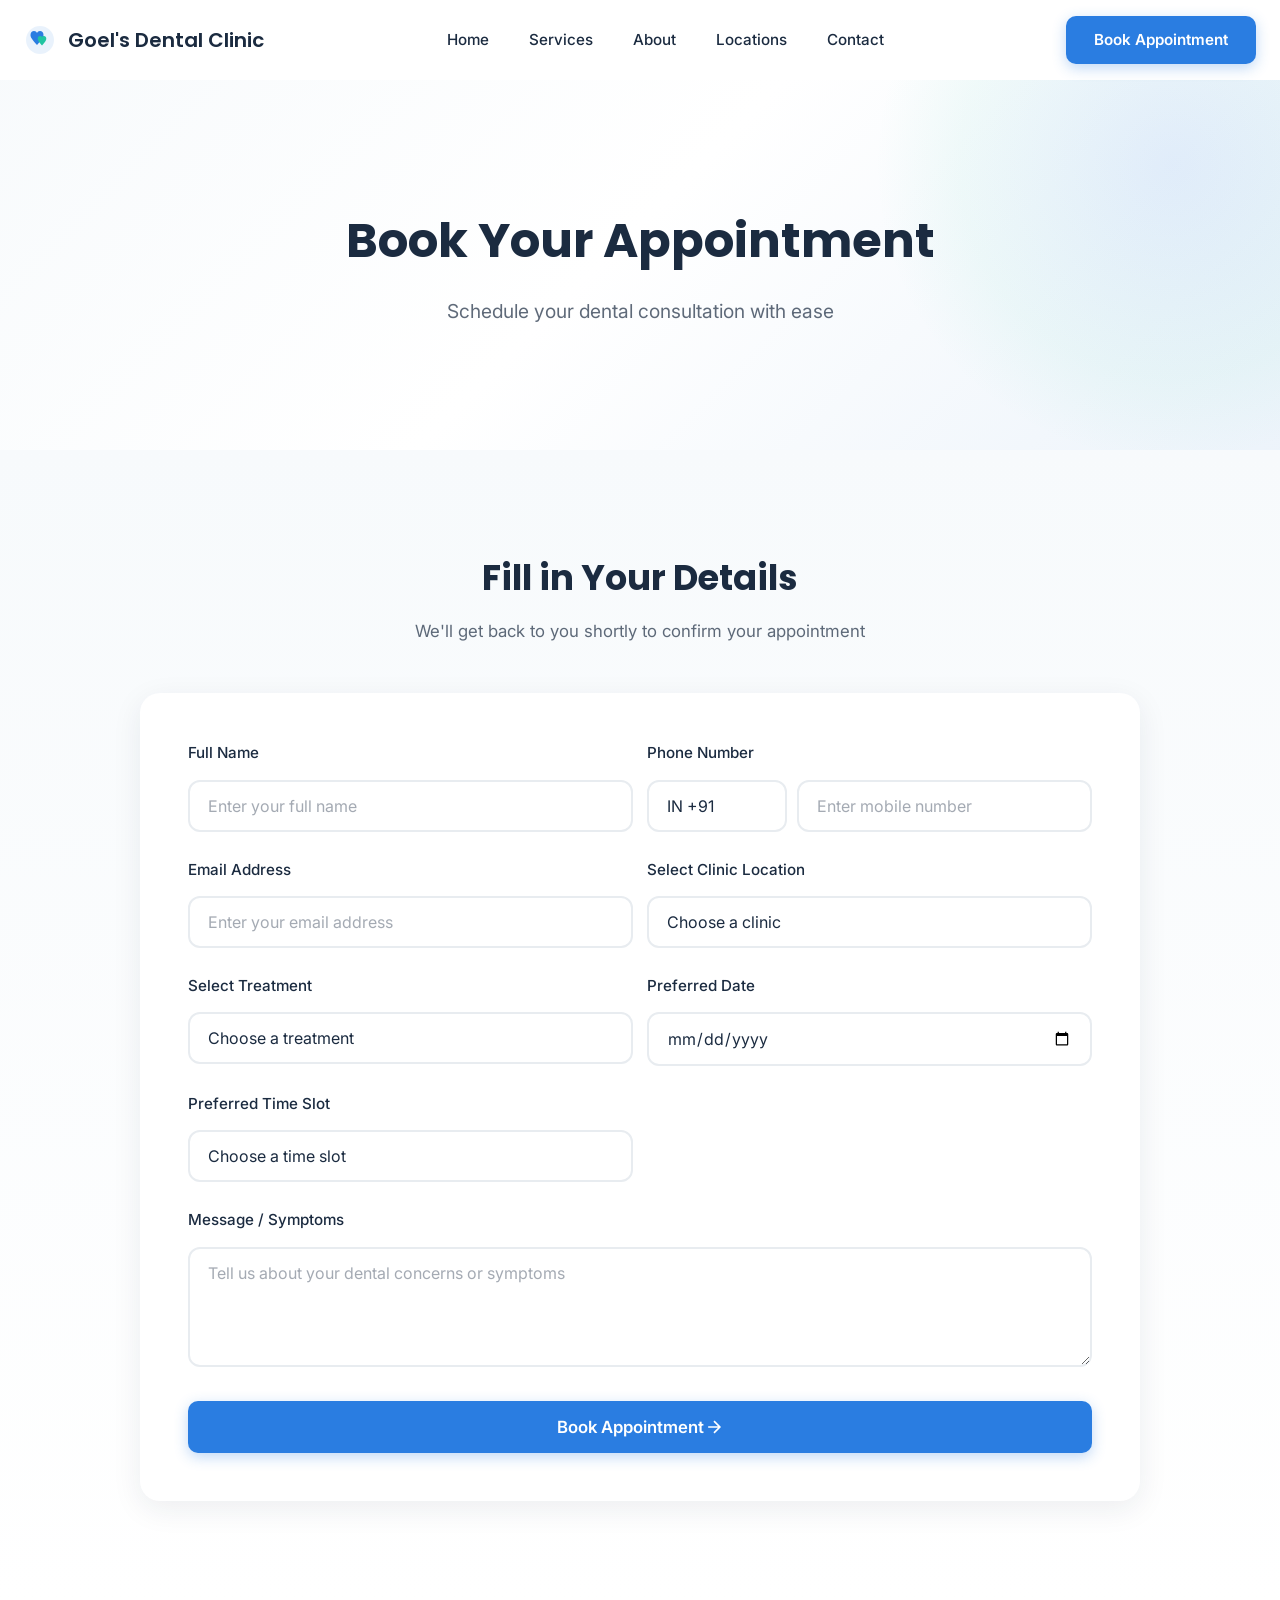
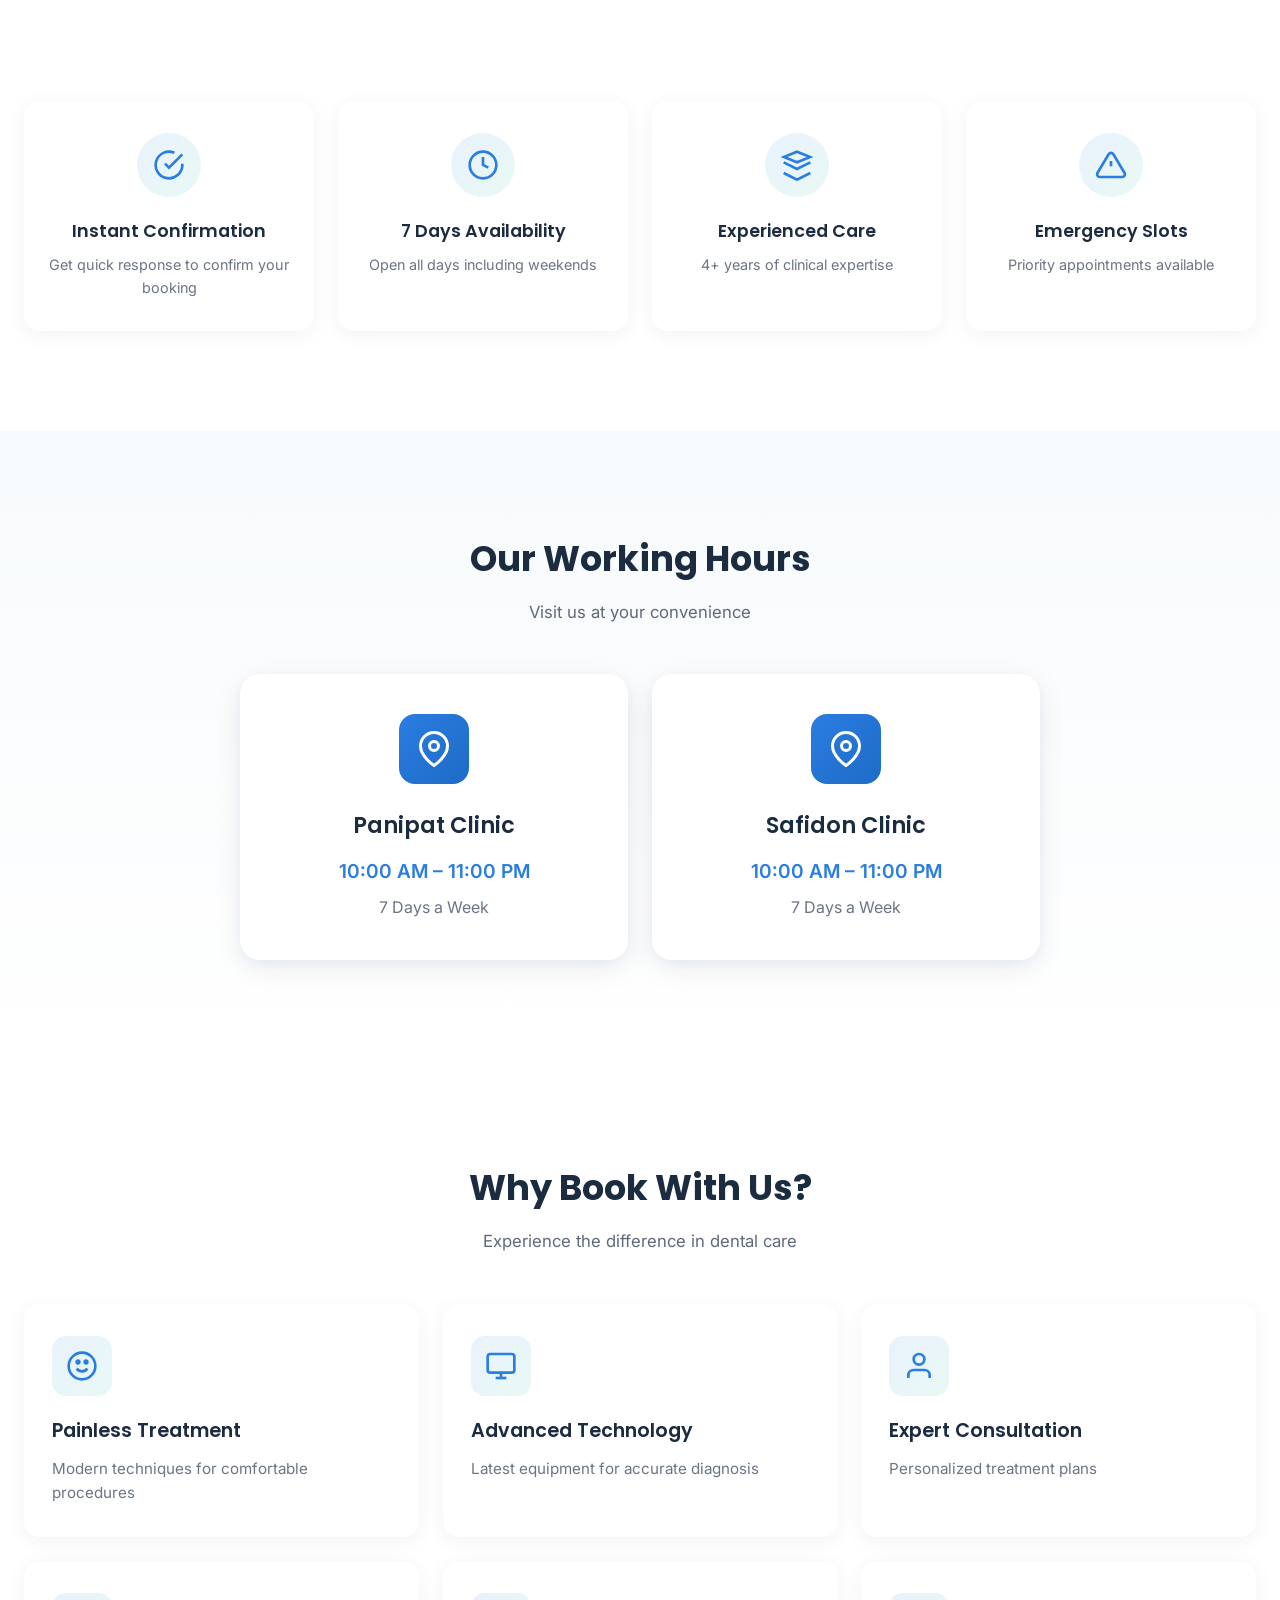
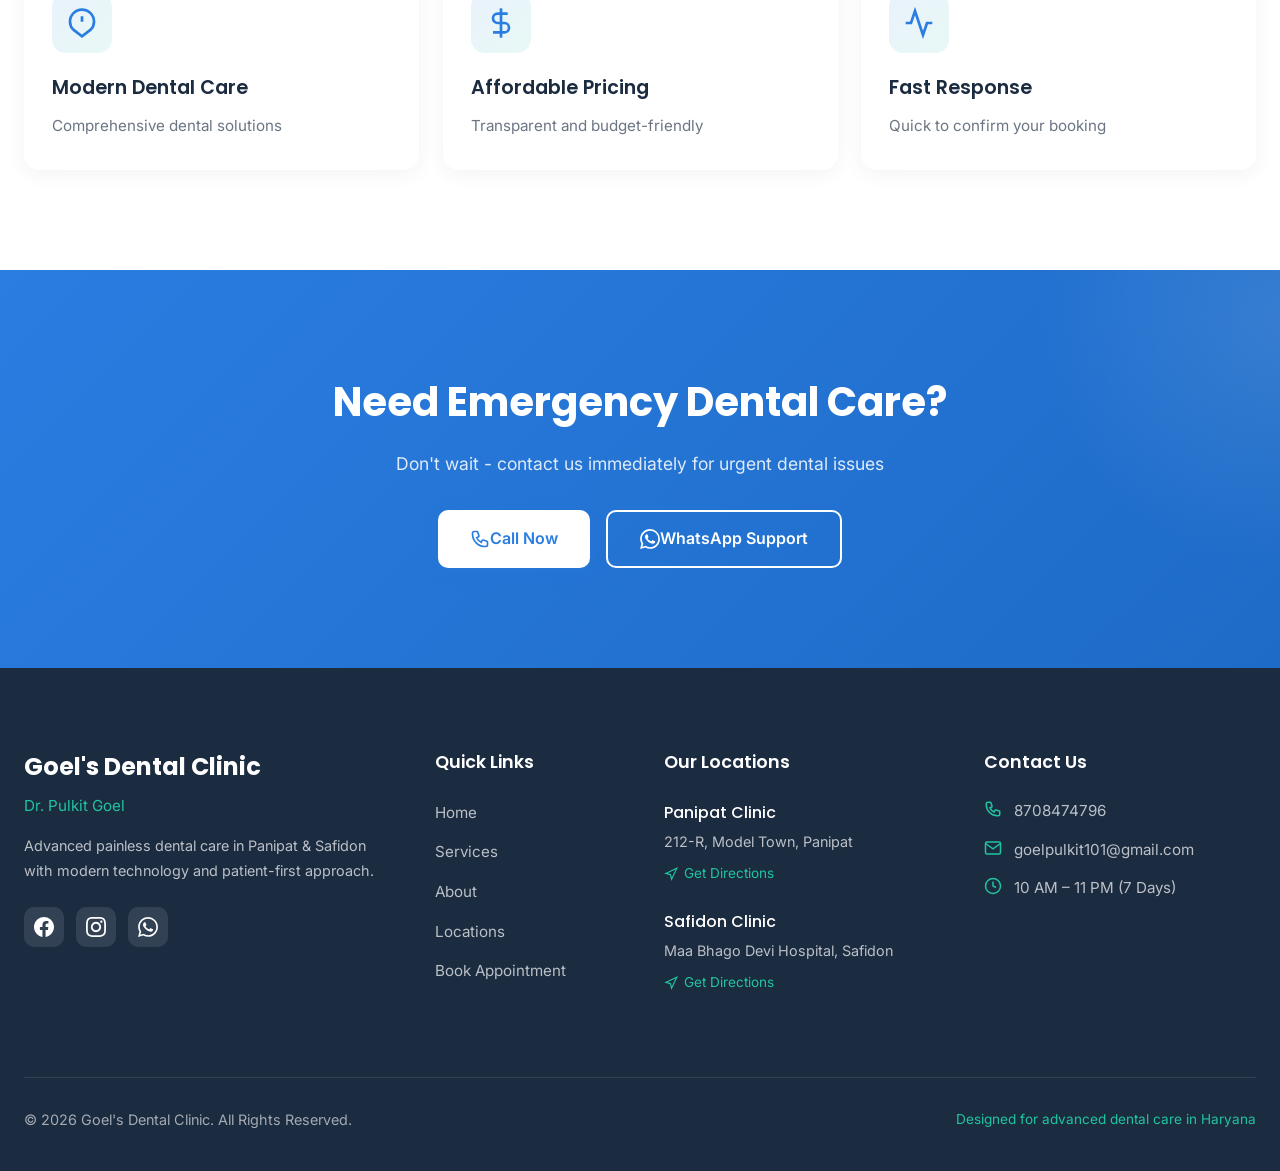
==== appointment.html @ 3c050c68 "initial commit" ====
<!DOCTYPE html>
<html lang="en">
<head>
    <meta charset="UTF-8">
    <meta name="viewport" content="width=device-width, initial-scale=1.0">
    
    <!-- SEO Meta Tags -->
    <title>Book Appointment - Goel's Dental Clinic | Panipat & Safidon</title>
    <meta name="description" content="Book your dental appointment at Goel's Dental Clinic in Panipat or Safidon. Schedule consultations for implants, RCT, cosmetic dentistry and more.">
    <meta name="keywords" content="book dental appointment, dentist Panipat, Safidon dental clinic, dental consultation booking">
    
    <!-- Canonical URL -->
    <link rel="canonical" href="https://goelsdentalclinic.com/appointment.html">
    
    <!-- Favicon -->
    <link rel="icon" type="image/png" href="components/images/logo.png">
    
    <!-- Fonts -->
    <link rel="preconnect" href="https://fonts.googleapis.com">
    <link rel="preconnect" href="https://fonts.gstatic.com" crossorigin>
    <link href="https://fonts.googleapis.com/css2?family=Inter:wght@400;500;600&family=Poppins:wght@500;600;700&display=swap" rel="stylesheet">
    
    <!-- Stylesheet -->
    <link rel="stylesheet" href="style.css">
    
    <!-- Appointment Page Specific Styles -->
    <style>
        @keyframes fadeInUp {
            from {
                opacity: 0;
                transform: translateY(20px);
            }
            to {
                opacity: 1;
                transform: translateY(0);
            }
        }

        @keyframes blobPulse {
            0%, 100% { transform: scale(1); opacity: 0.6; }
            50% { transform: scale(1.1); opacity: 0.8; }
        }
        
        /* Global SVG styling */
        svg {
            display: inline-block;
            vertical-align: middle;
            visibility: visible !important;
            opacity: 1 !important;
        }
        
        /* Button SVG styling */
        .btn svg {
            display: inline-flex;
            align-items: center;
            justify-content: center;
            flex-shrink: 0;
        }
        
        /* Footer contact-item SVG styling */
        .contact-item svg {
            display: inline-flex;
            align-items: center;
            justify-content: center;
            flex-shrink: 0;
            min-width: 18px;
            min-height: 18px;
        }

        /* ========================================
           APPOINTMENT PAGE SPECIFIC STYLES
           ======================================== */
        
        /* Page Hero Section */
        .appointment-hero {
            min-height: 50vh;
            padding-top: 80px;
            display: flex;
            align-items: center;
            background: linear-gradient(135deg, var(--background) 0%, var(--white) 50%, rgba(42, 125, 225, 0.05) 100%);
            position: relative;
            overflow: hidden;
        }
        
        .appointment-hero-blob {
            position: absolute;
            top: -30%;
            right: -15%;
            width: 600px;
            height: 600px;
            background: radial-gradient(circle, rgba(42, 125, 225, 0.1) 0%, rgba(32, 196, 161, 0.05) 50%, transparent 70%);
            border-radius: 50%;
            pointer-events: none;
            animation: blobPulse 8s ease-in-out infinite;
        }
        
        .appointment-hero-container {
            max-width: var(--container-max-width);
            margin: 0 auto;
            padding: 60px var(--container-padding);
            text-align: center;
            position: relative;
            z-index: 1;
        }
        
        .appointment-hero-title {
            font-family: 'Poppins', sans-serif;
            font-size: 3rem;
            font-weight: 700;
            color: var(--dark-text);
            margin-bottom: 16px;
            animation: fadeInUp 0.6s var(--transition-smooth) forwards;
        }
        
        .appointment-hero-subtitle {
            font-family: 'Inter', sans-serif;
            font-size: 1.2rem;
            color: rgba(27, 43, 64, 0.7);
            max-width: 600px;
            margin: 0 auto;
            animation: fadeInUp 0.6s var(--transition-smooth) 0.1s forwards;
        }
        
        /* Appointment Form Section */
        .appointment-form-section {
            background: linear-gradient(180deg, var(--background) 0%, var(--white) 100%);
        }
        
        .appointment-form-container {
            max-width: var(--container-max-width);
            margin: 0 auto;
            padding: 0 var(--container-padding);
        }
        
        .appointment-form-wrapper {
            max-width: 1000px;
            margin: 0 auto;
            background: var(--white);
            padding: 48px;
            border-radius: 20px;
            box-shadow: 0 8px 30px rgba(27, 43, 64, 0.08);
        }
        
        .appointment-form-grid {
            display: grid;
            grid-template-columns: repeat(2, 1fr);
            gap: 14px;
        }
        
        .form-group {
            display: flex;
            flex-direction: column;
            gap: 6px;
        }
        
        .form-group.full-width {
            grid-column: 1 / -1;
        }
        
        .form-label {
            font-family: 'Inter', sans-serif;
            font-size: 0.95rem;
            font-weight: 500;
            color: var(--dark-text);
        }
        
        .form-input, .form-select, .form-textarea {
            width: 100%;
            padding: 14px 18px;
            font-family: 'Inter', sans-serif;
            font-size: 1rem;
            color: var(--dark-text);
            background: var(--white);
            border: 2px solid var(--gray-light);
            border-radius: 12px;
            transition: all 0.3s var(--transition-smooth);
            outline: none;
        }
        
        .form-input:focus, .form-select:focus, .form-textarea:focus {
            border-color: var(--primary);
            box-shadow: 0 0 0 4px rgba(42, 125, 225, 0.1);
        }
        
        .form-textarea {
            min-height: 120px;
            resize: vertical;
        }
        
        .btn-full {
            width: 100%;
            margin-top: 8px;
        }
        
        /* Appointment Info Section */
        .appointment-info-section {
            background: var(--white);
        }
        
        .appointment-info-container {
            max-width: var(--container-max-width);
            margin: 0 auto;
            padding: 0 var(--container-padding);
        }
        
        .appointment-info-grid {
            display: grid;
            grid-template-columns: repeat(4, 1fr);
            gap: 24px;
        }
        
        .appointment-info-card {
            background: var(--white);
            border-radius: 16px;
            padding: 32px 24px;
            text-align: center;
            box-shadow: 0 4px 20px rgba(27, 43, 64, 0.06);
            transition: all 0.4s var(--transition-smooth);
        }
        
        .appointment-info-card:hover {
            transform: translateY(-8px);
            box-shadow: 0 12px 40px rgba(27, 43, 64, 0.12);
        }
        
        .appointment-info-icon {
            width: 64px;
            height: 64px;
            margin: 0 auto 20px;
            display: flex;
            align-items: center;
            justify-content: center;
            background: linear-gradient(135deg, rgba(42, 125, 225, 0.1) 0%, rgba(32, 196, 161, 0.1) 100%);
            border-radius: 50%;
            color: var(--primary);
            transition: all 0.3s var(--transition-smooth);
        }
        
        .appointment-info-card:hover .appointment-info-icon {
            background: var(--primary);
            color: var(--white);
            transform: scale(1.1);
        }
        
        .appointment-info-title {
            font-family: 'Poppins', sans-serif;
            font-size: 1.1rem;
            font-weight: 600;
            color: var(--dark-text);
            margin-bottom: 8px;
        }
        
        .appointment-info-desc {
            font-family: 'Inter', sans-serif;
            font-size: 0.9rem;
            color: rgba(27, 43, 64, 0.65);
            line-height: 1.6;
        }
        
        /* Working Hours Section */
        .working-hours-section {
            background: linear-gradient(180deg, var(--background) 0%, var(--white) 100%);
        }
        
        .working-hours-container {
            max-width: var(--container-max-width);
            margin: 0 auto;
            padding: 0 var(--container-padding);
        }
        
        .working-hours-grid {
            display: grid;
            grid-template-columns: repeat(2, 1fr);
            gap: 24px;
            max-width: 800px;
            margin: 0 auto;
        }
        
        .working-hours-card {
            background: var(--white);
            border-radius: 20px;
            padding: 40px 32px;
            text-align: center;
            box-shadow: 0 8px 30px rgba(27, 43, 64, 0.08), 0 4px 12px rgba(42, 125, 225, 0.06);
            transition: all 0.4s var(--transition-smooth);
        }
        
        .working-hours-card:hover {
            transform: translateY(-8px);
            box-shadow: 0 15px 40px rgba(27, 43, 64, 0.12), 0 6px 20px rgba(42, 125, 225, 0.1);
        }
        
        .working-hours-icon {
            width: 70px;
            height: 70px;
            margin: 0 auto 24px;
            display: flex;
            align-items: center;
            justify-content: center;
            background: linear-gradient(135deg, var(--primary) 0%, var(--primary-dark) 100%);
            border-radius: 16px;
            color: var(--white);
        }
        
        .working-hours-clinic {
            font-family: 'Poppins', sans-serif;
            font-size: 1.4rem;
            font-weight: 600;
            color: var(--dark-text);
            margin-bottom: 12px;
        }
        
        .working-hours-time {
            font-family: 'Inter', sans-serif;
            font-size: 1.2rem;
            font-weight: 600;
            color: var(--primary);
            margin-bottom: 8px;
        }
        
        .working-hours-days {
            font-family: 'Inter', sans-serif;
            font-size: 1rem;
            color: rgba(27, 43, 64, 0.65);
        }
        
        /* Why Book With Us Section */
        .why-book-section {
            background: var(--white);
        }
        
        .why-book-container {
            max-width: var(--container-max-width);
            margin: 0 auto;
            padding: 0 var(--container-padding);
        }
        
        .why-book-grid {
            display: grid;
            grid-template-columns: repeat(3, 1fr);
            gap: 24px;
        }
        
        .why-book-card {
            background: var(--white);
            border-radius: 16px;
            padding: 32px 28px;
            box-shadow: 0 4px 20px rgba(27, 43, 64, 0.06);
            transition: all 0.4s var(--transition-smooth);
        }
        
        .why-book-card:hover {
            transform: translateY(-8px);
            box-shadow: 0 12px 40px rgba(27, 43, 64, 0.12);
        }
        
        .why-book-icon {
            width: 60px;
            height: 60px;
            margin-bottom: 20px;
            display: flex;
            align-items: center;
            justify-content: center;
            background: linear-gradient(135deg, rgba(42, 125, 225, 0.1) 0%, rgba(32, 196, 161, 0.1) 100%);
            border-radius: 14px;
            color: var(--primary);
            transition: all 0.3s var(--transition-smooth);
        }
        
        .why-book-card:hover .why-book-icon {
            background: var(--primary);
            color: var(--white);
            transform: scale(1.1);
        }
        
        .why-book-title {
            font-family: 'Poppins', sans-serif;
            font-size: 1.2rem;
            font-weight: 600;
            color: var(--dark-text);
            margin-bottom: 10px;
        }
        
        .why-book-desc {
            font-family: 'Inter', sans-serif;
            font-size: 0.95rem;
            color: rgba(27, 43, 64, 0.65);
            line-height: 1.6;
        }
        
        /* Emergency CTA Section */
        .emergency-cta-section {
            background: linear-gradient(135deg, var(--primary) 0%, var(--primary-dark) 100%);
            position: relative;
            overflow: hidden;
        }
        
        .emergency-cta-blob {
            position: absolute;
            top: -50%;
            right: -20%;
            width: 500px;
            height: 500px;
            background: radial-gradient(circle, rgba(255, 255, 255, 0.1) 0%, transparent 70%);
            border-radius: 50%;
            animation: blobPulse 10s ease-in-out infinite;
        }
        
        .emergency-cta-container {
            max-width: var(--container-max-width);
            margin: 0 auto;
            padding: 0 var(--container-padding);
            text-align: center;
            position: relative;
            z-index: 1;
        }
        
        .emergency-cta-title {
            font-family: 'Poppins', sans-serif;
            font-size: 2.5rem;
            font-weight: 700;
            color: var(--white);
            margin-bottom: 16px;
        }
        
        .emergency-cta-text {
            font-family: 'Inter', sans-serif;
            font-size: 1.1rem;
            color: rgba(255, 255, 255, 0.85);
            margin-bottom: 32px;
        }
        
        .emergency-cta-buttons {
            display: flex;
            gap: 16px;
            justify-content: center;
            flex-wrap: wrap;
        }
        
        .emergency-cta-buttons .btn {
            padding: 14px 32px;
            font-size: 1rem;
        }
        
        .emergency-cta-buttons .btn-primary {
            background: var(--white);
            color: var(--primary);
        }
        
        .emergency-cta-buttons .btn-primary:hover {
            background: var(--background);
            transform: scale(1.05);
        }
        
        .emergency-cta-buttons .btn-secondary {
            background: transparent;
            color: var(--white);
            border-color: var(--white);
        }
        
        .emergency-cta-buttons .btn-secondary:hover {
            background: var(--white);
            color: var(--primary);
            transform: scale(1.05);
        }
        
        /* Section Header */
        .section-header {
            text-align: center;
            margin-bottom: 48px;
        }
        
        .section-title {
            font-family: 'Poppins', sans-serif;
            font-size: 2.2rem;
            font-weight: 700;
            color: var(--dark-text);
            margin-bottom: 12px;
        }
        
        .section-subtitle {
            font-family: 'Inter', sans-serif;
            font-size: 1.05rem;
            color: rgba(27, 43, 64, 0.7);
            max-width: 600px;
            margin: 0 auto;
        }
        
        /* ========================================
           RESPONSIVE STYLES
           ======================================== */
        @media (max-width: 1024px) {
            .appointment-info-grid {
                grid-template-columns: repeat(2, 1fr);
            }
            
            .why-book-grid {
                grid-template-columns: repeat(2, 1fr);
            }
        }
        
        @media (max-width: 768px) {
            .appointment-hero-title {
                font-size: 2rem;
            }
            
            .appointment-hero-subtitle {
                font-size: 1rem;
            }
            
            .appointment-form-grid {
                grid-template-columns: 1fr;
            }
            
            .appointment-form-wrapper {
                padding: 32px 24px;
            }
            
            .working-hours-grid {
                grid-template-columns: 1fr;
            }
            
            .appointment-info-grid {
                grid-template-columns: 1fr;
            }
            
            .why-book-grid {
                grid-template-columns: 1fr;
            }
            
            .emergency-cta-title {
                font-size: 1.8rem;
            }
            
            .emergency-cta-buttons {
                flex-direction: column;
            }
            
            .emergency-cta-buttons .btn {
                width: 100%;
            }
        }
    </style>
</head>
<body>
    <!-- Navbar (Reusable Component) -->
    <div id="navbar"></div>

    <!-- ========================================
         HERO SECTION
         ======================================== -->
    <section class="appointment-hero" id="hero">
        <div class="appointment-hero-blob"></div>
        <div class="appointment-hero-container">
            <h1 class="appointment-hero-title">Book Your Appointment</h1>
            <p class="appointment-hero-subtitle">Schedule your dental consultation with ease</p>
        </div>
    </section>

    <!-- ========================================
         APPOINTMENT FORM SECTION
         ======================================== -->
    <section class="appointment-form-section section-spacing" id="appointment-form">
        <div class="appointment-form-container">
            <div class="section-header">
                <h2 class="section-title">Fill in Your Details</h2>
                <p class="section-subtitle">We'll get back to you shortly to confirm your appointment</p>
            </div>
            
            <div class="appointment-form-wrapper">
                <form id="bookingForm" class="js-appointment-form" data-form-type="appointment-page" novalidate>
                    <div class="appointment-form-grid">
                        <div class="form-group">
                            <label for="fullName" class="form-label">Full Name</label>
                            <input type="text" id="fullName" name="fullName" class="form-input" placeholder="Enter your full name" required>
                            <div class="field-error" data-error-for="fullName"></div>
                        </div>
                        
                        <div class="form-group">
                            <label for="phone" class="form-label">Phone Number</label>
                            <div class="phone-input-group">
                                <select id="countryCode" name="countryCode" class="form-select country-code-select" required>
                                    <option value="+91" data-country="IN" selected>IN +91</option>
                                    <option value="+1" data-country="US">US +1</option>
                                    <option value="+44" data-country="GB">UK +44</option>
                                    <option value="+971" data-country="AE">UAE +971</option>
                                    <option value="+61" data-country="AU">AU +61</option>
                                    <option value="+1" data-country="CA">CA +1</option>
                                </select>
                                <input type="tel" id="phone" name="phone" class="form-input phone-number-input" placeholder="Enter mobile number" inputmode="numeric" autocomplete="tel-national" required>
                            </div>
                            <div class="field-error" data-error-for="phone"></div>
                        </div>
                        
                        <div class="form-group">
                            <label for="email" class="form-label">Email Address</label>
                            <input type="email" id="email" name="email" class="form-input" placeholder="Enter your email address" required>
                            <div class="field-error" data-error-for="email"></div>
                        </div>
                        
                        <div class="form-group">
                            <label for="clinicLocation" class="form-label">Select Clinic Location</label>
                            <select id="clinicLocation" name="clinicLocation" class="form-select" required>
                                <option value="">Choose a clinic</option>
                                <option value="panipat">Panipat Clinic</option>
                                <option value="safidon">Safidon Clinic</option>
                            </select>
                            <div class="field-error" data-error-for="clinicLocation"></div>
                        </div>
                        
                        <div class="form-group">
                            <label for="treatment" class="form-label">Select Treatment</label>
                            <select id="treatment" name="treatment" class="form-select" required>
                                <option value="">Choose a treatment</option>
                                <option value="implants">Dental Implants</option>
                                <option value="rct">Root Canal Treatment</option>
                                <option value="smile-design">Smile Designing</option>
                                <option value="whitening">Teeth Whitening</option>
                                <option value="braces">Braces & Aligners</option>
                                <option value="crown-bridge">Crown & Bridge</option>
                                <option value="pediatric">Pediatric Dentistry</option>
                                <option value="cosmetic">Cosmetic Dentistry</option>
                                <option value="emergency">Emergency Dental Care</option>
                            </select>
                            <div class="field-error" data-error-for="treatment"></div>
                        </div>
                        
                        <div class="form-group">
                            <label for="date" class="form-label">Preferred Date</label>
                            <input type="date" id="date" name="date" class="form-input" required>
                            <div class="field-error" data-error-for="date"></div>
                        </div>
                        
                        <div class="form-group">
                            <label for="timeSlot" class="form-label">Preferred Time Slot</label>
                            <select id="timeSlot" name="timeSlot" class="form-select" required>
                                <option value="">Choose a time slot</option>
                                <option value="morning">Morning (10 AM - 1 PM)</option>
                                <option value="afternoon">Afternoon (1 PM - 5 PM)</option>
                                <option value="evening">Evening (5 PM - 11 PM)</option>
                            </select>
                            <div class="field-error" data-error-for="timeSlot"></div>
                        </div>
                        
                        <div class="form-group full-width">
                            <label for="message" class="form-label">Message / Symptoms</label>
                            <textarea id="message" name="message" class="form-textarea" rows="4" placeholder="Tell us about your dental concerns or symptoms"></textarea>
                            <div class="field-error" data-error-for="message"></div>
                        </div>
                        
                        <input type="hidden" name="doctorEmail" value="sharmaaakash7475@gmail.com">

                        <div class="form-group full-width">
                            <button type="submit" class="btn btn-primary btn-full">
                                <span>Book Appointment</span>
                                <svg width="20" height="20" viewBox="0 0 24 24" fill="none" stroke="currentColor" stroke-width="2">
                                    <path d="M5 12h14M12 5l7 7-7 7"/>
                                </svg>
                            </button>
                            <div class="form-status-message" role="status" aria-live="polite"></div>
                        </div>
                    </div>
                </form>
            </div>
        </div>
    </section>

    <!-- ========================================
         APPOINTMENT INFO SECTION
         ======================================== -->
    <section class="appointment-info-section section-spacing" id="appointment-info">
        <div class="appointment-info-container">
            <div class="appointment-info-grid">
                <!-- Instant Confirmation -->
                <div class="appointment-info-card">
                    <div class="appointment-info-icon">
                        <svg width="32" height="32" viewBox="0 0 24 24" fill="none" stroke="currentColor" stroke-width="2">
                            <path d="M22 11.08V12a10 10 0 1 1-5.93-9.14"/>
                            <polyline points="22 4 12 14.01 9 11.01"/>
                        </svg>
                    </div>
                    <h3 class="appointment-info-title">Instant Confirmation</h3>
                    <p class="appointment-info-desc">Get quick response to confirm your booking</p>
                </div>
                
                <!-- 7 Days Availability -->
                <div class="appointment-info-card">
                    <div class="appointment-info-icon">
                        <svg width="32" height="32" viewBox="0 0 24 24" fill="none" stroke="currentColor" stroke-width="2">
                            <circle cx="12" cy="12" r="10"/>
                            <polyline points="12 6 12 12 16 14"/>
                        </svg>
                    </div>
                    <h3 class="appointment-info-title">7 Days Availability</h3>
                    <p class="appointment-info-desc">Open all days including weekends</p>
                </div>
                
                <!-- Experienced Dental Care -->
                <div class="appointment-info-card">
                    <div class="appointment-info-icon">
                        <svg width="32" height="32" viewBox="0 0 24 24" fill="none" stroke="currentColor" stroke-width="2">
                            <path d="M12 2l10 4-10 4-10-4z"/>
                            <path d="M2 10l10 5 10-5"/>
                            <path d="M2 18l10 5 10-5"/>
                        </svg>
                    </div>
                    <h3 class="appointment-info-title">Experienced Care</h3>
                    <p class="appointment-info-desc">4+ years of clinical expertise</p>
                </div>
                
                <!-- Emergency Appointment -->
                <div class="appointment-info-card">
                    <div class="appointment-info-icon">
                        <svg width="32" height="32" viewBox="0 0 24 24" fill="none" stroke="currentColor" stroke-width="2">
                            <path d="M12 9v4"/>
                            <path d="M12 17h.01"/>
                            <path d="M10.29 3.86L1.82 18a2 2 0 0 0 1.71 3h16.94a2 2 0 0 0 1.71-3L13.71 3.86a2 2 0 0 0-3.42 0z"/>
                        </svg>
                    </div>
                    <h3 class="appointment-info-title">Emergency Slots</h3>
                    <p class="appointment-info-desc">Priority appointments available</p>
                </div>
            </div>
        </div>
    </section>

    <!-- ========================================
         WORKING HOURS SECTION
         ======================================== -->
    <section class="working-hours-section section-spacing" id="working-hours">
        <div class="working-hours-container">
            <div class="section-header">
                <h2 class="section-title">Our Working Hours</h2>
                <p class="section-subtitle">Visit us at your convenience</p>
            </div>
            
            <div class="working-hours-grid">
                <!-- Panipat Clinic -->
                <div class="working-hours-card">
                    <div class="working-hours-icon">
                        <svg width="36" height="36" viewBox="0 0 24 24" fill="none" stroke="currentColor" stroke-width="2">
                            <path d="M21 10c0 7-9 13-9 13s-9-6-9-13a9 9 0 0 1 18 0z"/>
                            <circle cx="12" cy="10" r="3"/>
                        </svg>
                    </div>
                    <h3 class="working-hours-clinic">Panipat Clinic</h3>
                    <p class="working-hours-time">10:00 AM – 11:00 PM</p>
                    <p class="working-hours-days">7 Days a Week</p>
                </div>
                
                <!-- Safidon Clinic -->
                <div class="working-hours-card">
                    <div class="working-hours-icon">
                        <svg width="36" height="36" viewBox="0 0 24 24" fill="none" stroke="currentColor" stroke-width="2">
                            <path d="M21 10c0 7-9 13-9 13s-9-6-9-13a9 9 0 0 1 18 0z"/>
                            <circle cx="12" cy="10" r="3"/>
                        </svg>
                    </div>
                    <h3 class="working-hours-clinic">Safidon Clinic</h3>
                    <p class="working-hours-time">10:00 AM – 11:00 PM</p>
                    <p class="working-hours-days">7 Days a Week</p>
                </div>
            </div>
        </div>
    </section>

    <!-- ========================================
         WHY BOOK WITH US SECTION
         ======================================== -->
    <section class="why-book-section section-spacing" id="why-book">
        <div class="why-book-container">
            <div class="section-header">
                <h2 class="section-title">Why Book With Us?</h2>
                <p class="section-subtitle">Experience the difference in dental care</p>
            </div>
            
            <div class="why-book-grid">
                <!-- Painless Treatment -->
                <div class="why-book-card">
                    <div class="why-book-icon">
                        <svg width="32" height="32" viewBox="0 0 24 24" fill="none" stroke="currentColor" stroke-width="2">
                            <circle cx="12" cy="12" r="10"/>
                            <path d="M8 14s1.5 2 4 2 4-2 4-2"/>
                            <circle cx="9" cy="9" r="1"/>
                            <circle cx="15" cy="9" r="1"/>
                        </svg>
                    </div>
                    <h3 class="why-book-title">Painless Treatment</h3>
                    <p class="why-book-desc">Modern techniques for comfortable procedures</p>
                </div>
                
                <!-- Advanced Technology -->
                <div class="why-book-card">
                    <div class="why-book-icon">
                        <svg width="32" height="32" viewBox="0 0 24 24" fill="none" stroke="currentColor" stroke-width="2">
                            <rect x="2" y="3" width="20" height="14" rx="2" ry="2"/>
                            <line x1="8" y1="21" x2="16" y2="21"/>
                            <line x1="12" y1="17" x2="12" y2="21"/>
                        </svg>
                    </div>
                    <h3 class="why-book-title">Advanced Technology</h3>
                    <p class="why-book-desc">Latest equipment for accurate diagnosis</p>
                </div>
                
                <!-- Expert Consultation -->
                <div class="why-book-card">
                    <div class="why-book-icon">
                        <svg width="32" height="32" viewBox="0 0 24 24" fill="none" stroke="currentColor" stroke-width="2">
                            <path d="M20 21v-2a4 4 0 0 0-4-4H8a4 4 0 0 0-4 4v2"/>
                            <circle cx="12" cy="7" r="4"/>
                        </svg>
                    </div>
                    <h3 class="why-book-title">Expert Consultation</h3>
                    <p class="why-book-desc">Personalized treatment plans</p>
                </div>
                
                <!-- Modern Dental Care -->
                <div class="why-book-card">
                    <div class="why-book-icon">
                        <svg width="32" height="32" viewBox="0 0 24 24" fill="none" stroke="currentColor" stroke-width="2">
                            <path d="M12 2C7 2 3 6 3 11c0 2.5 1 4.5 2.5 6L12 22l6.5-5c1.5-1.5 2.5-3.5 2.5-6 0-5-4-9-9-9z"/>
                            <path d="M12 7v4M12 15h.01"/>
                        </svg>
                    </div>
                    <h3 class="why-book-title">Modern Dental Care</h3>
                    <p class="why-book-desc">Comprehensive dental solutions</p>
                </div>
                
                <!-- Affordable Pricing -->
                <div class="why-book-card">
                    <div class="why-book-icon">
                        <svg width="32" height="32" viewBox="0 0 24 24" fill="none" stroke="currentColor" stroke-width="2">
                            <line x1="12" y1="1" x2="12" y2="23"/>
                            <path d="M17 5H9.5a3.5 3.5 0 0 0 0 7h5a3.5 3.5 0 0 1 0 7H6"/>
                        </svg>
                    </div>
                    <h3 class="why-book-title">Affordable Pricing</h3>
                    <p class="why-book-desc">Transparent and budget-friendly</p>
                </div>
                
                <!-- Fast Response -->
                <div class="why-book-card">
                    <div class="why-book-icon">
                        <svg width="32" height="32" viewBox="0 0 24 24" fill="none" stroke="currentColor" stroke-width="2">
                            <path d="M22 12h-4l-3 9L9 3l-3 9H2"/>
                        </svg>
                    </div>
                    <h3 class="why-book-title">Fast Response</h3>
                    <p class="why-book-desc">Quick to confirm your booking</p>
                </div>
            </div>
        </div>
    </section>

    <!-- ========================================
         EMERGENCY CTA SECTION
         ======================================== -->
    <section class="emergency-cta-section section-spacing" id="emergency">
        <div class="emergency-cta-blob"></div>
        <div class="emergency-cta-container">
            <h2 class="emergency-cta-title">Need Emergency Dental Care?</h2>
            <p class="emergency-cta-text">Don't wait - contact us immediately for urgent dental issues</p>
            <div class="emergency-cta-buttons">
                <a href="tel:8708474796" class="btn btn-primary">
                    <svg width="20" height="20" viewBox="0 0 24 24" fill="none" stroke="currentColor" stroke-width="2">
                        <path d="M3 5a2 2 0 012-2h3.28a1 1 0 01.948.684l1.498 4.493a1 1 0 01-.502 1.21l-2.257 1.13a11.042 11.042 0 005.516 5.516l1.13-2.257a1 1 0 011.21-.502l4.493 1.498a1 1 0 01.684.949V19a2 2 0 01-2 2h-1C9.716 21 3 14.284 3 6V5z"/>
                    </svg>
                    <span>Call Now</span>
                </a>
                <a href="https://wa.me/918708474796" target="_blank" class="btn btn-secondary">
                    <svg width="20" height="20" viewBox="0 0 24 24" fill="currentColor">
                        <path d="M17.472 14.382c-.297-.149-1.758-.867-2.03-.967-.273-.099-.471-.148-.67.15-.197.297-.767.966-.94 1.164-.173.199-.347.223-.644.075-.297-.15-1.255-.463-2.39-1.475-.883-.788-1.48-1.761-1.653-2.059-.173-.297-.018-.458.13-.606.134-.133.298-.347.446-.52.149-.174.198-.298.298-.497.099-.198.05-.371-.025-.52-.075-.149-.669-1.612-.916-2.207-.242-.579-.487-.5-.669-.51-.173-.008-.371-.01-.57-.01-.198 0-.52.074-.792.372-.272.297-1.04 1.016-1.04 2.479 0 1.462 1.065 2.875 1.213 3.074.149.198 2.096 3.2 5.077 4.487.709.306 1.262.489 1.694.625.712.227 1.36.195 1.871.118.571-.085 1.758-.719 2.006-1.413.248-.694.248-1.289.173-1.413-.074-.124-.272-.198-.57-.347m-5.421 7.403h-.004a9.87 9.87 0 01-5.031-1.378l-.361-.214-3.741.982.998-3.648-.235-.374a9.86 9.86 0 01-1.51-5.26c.001-5.45 4.436-9.884 9.888-9.884 2.64 0 5.122 1.03 6.988 2.898a9.825 9.825 0 012.893 6.994c-.003 5.45-4.437 9.884-9.885 9.884m8.413-18.297A11.815 11.815 0 0012.05 0C5.495 0 .16 5.335.157 11.892c0 2.096.547 4.142 1.588 5.945L.057 24l6.305-1.654a11.882 11.882 0 005.683 1.448h.005c6.554 0 11.89-5.335 11.893-11.893a11.821 11.821 0 00-3.48-8.413z"/>
                    </svg>
                    <span>WhatsApp Support</span>
                </a>
            </div>
        </div>
    </section>

    <!-- ========================================
         FOOTER SECTION
         ======================================== -->
    <footer class="footer" id="footer">
        <div class="footer-container">
            <div class="footer-main">
                <!-- Column 1: About Clinic -->
                <div class="footer-column">
                    <h3 class="footer-logo">Goel's Dental Clinic</h3>
                    <p class="footer-doctor">Dr. Pulkit Goel</p>
                    <p class="footer-description">Advanced painless dental care in Panipat & Safidon with modern technology and patient-first approach.</p>
                    <div class="footer-social">
                        <a href="#" class="social-link" aria-label="Facebook">
                            <svg width="20" height="20" viewBox="0 0 24 24" fill="currentColor">
                                <path d="M24 12.073c0-6.627-5.373-12-12-12s-12 5.373-12 12c0 5.99 4.388 10.954 10.125 11.854v-8.385H7.078v-3.47h3.047V9.43c0-3.007 1.792-4.669 4.533-4.669c1.312 0 2.686.235 2.686.235v2.953H15.83c-1.491 0-1.956.925-1.956 1.874v2.25h3.328l-.532 3.47h-2.796v8.385C19.612 23.027 24 18.062 24 12.073z"/>
                            </svg>
                        </a>
                        <a href="https://www.instagram.com/goel_dentalclinic_panipat?igsh=MWtvYjdzeTBvd3ptaw==" class="social-link" aria-label="Instagram" target="_blank" rel="noopener noreferrer">
                            <svg width="20" height="20" viewBox="0 0 24 24" fill="currentColor">
                                <path d="M12 2.163c3.204 0 3.584.012 4.85.07 3.252.148 4.771 1.691 4.919 4.919.058 1.265.069 1.645.069 4.849 0 3.205-.012 3.584-.069 4.849-.149 3.225-1.664 4.771-4.919 4.919-1.266.058-1.644.07-4.85.07-3.204 0-3.584-.012-4.849-.07-3.26-.149-4.771-1.699-4.919-4.92-.058-1.265-.07-1.644-.07-4.849 0-3.204.013-3.583.07-4.849.149-3.227 1.664-4.771 4.919-4.919 1.266-.057 1.645-.069 4.849-.069zm0-2.163c-3.259 0-3.667.014-4.947.072-4.358.2-6.78 2.618-6.98 6.98-.059 1.281-.073 1.689-.073 4.948 0 3.259.014 3.668.072 4.948.2 4.358 2.618 6.78 6.98 6.98 1.281.058 1.689.072 4.948.072 3.259 0 3.668-.014 4.948-.072 4.354-.2 6.782-2.618 6.979-6.98.059-1.28.073-1.689.073-4.948 0-3.259-.014-3.667-.072-4.947-.196-4.354-2.617-6.78-6.979-6.98-1.281-.059-1.69-.073-4.949-.073zm0 5.838c-3.403 0-6.162 2.759-6.162 6.162s2.759 6.163 6.162 6.163 6.162-2.759 6.162-6.163c0-3.403-2.759-6.162-6.162-6.162zm0 10.162c-2.209 0-4-1.79-4-4 0-2.209 1.791-4 4-4s4 1.791 4 4c0 2.21-1.791 4-4 4zm6.406-11.845c-.796 0-1.441.645-1.441 1.44s.645 1.44 1.441 1.44c.795 0 1.439-.645 1.439-1.44s-.644-1.44-1.439-1.44z"/>
                            </svg>
                        </a>
                        <a href="https://wa.me/918708474796" class="social-link" aria-label="WhatsApp" target="_blank" rel="noopener noreferrer">
                            <svg width="20" height="20" viewBox="0 0 24 24" fill="currentColor">
                                <path d="M17.472 14.382c-.297-.149-1.758-.867-2.03-.967-.273-.099-.471-.148-.67.15-.197.297-.767.966-.94 1.164-.173.199-.347.223-.644.075-.297-.15-1.255-.463-2.39-1.475-.883-.788-1.48-1.761-1.653-2.059-.173-.297-.018-.458.13-.606.134-.133.298-.347.446-.52.149-.174.198-.298.298-.497.099-.198.05-.371-.025-.52-.075-.149-.669-1.612-.916-2.207-.242-.579-.487-.5-.669-.51-.173-.008-.371-.01-.57-.01-.198 0-.52.074-.792.372-.272.297-1.04 1.016-1.04 2.479 0 1.462 1.065 2.875 1.213 3.074.149.198 2.096 3.2 5.077 4.487.709.306 1.262.489 1.694.625.712.227 1.36.195 1.871.118.571-.085 1.758-.719 2.006-1.413.248-.694.248-1.289.173-1.413-.074-.124-.272-.198-.57-.347m-5.421 7.403h-.004a9.87 9.87 0 01-5.031-1.378l-.361-.214-3.741.982.998-3.648-.235-.374a9.86 9.86 0 01-1.51-5.26c.001-5.45 4.436-9.884 9.888-9.884 2.64 0 5.122 1.03 6.988 2.898a9.825 9.825 0 012.893 6.994c-.003 5.45-4.437 9.884-9.885 9.884m8.413-18.297A11.815 11.815 0 0012.05 0C5.495 0 .16 5.335.157 11.892c0 2.096.547 4.142 1.588 5.945L.057 24l6.305-1.654a11.882 11.882 0 005.683 1.448h.005c6.554 0 11.89-5.335 11.893-11.893a11.821 11.821 0 00-3.48-8.413z"/>
                            </svg>
                        </a>
                    </div>
                </div>
                
                <!-- Column 2: Quick Links -->
                <div class="footer-column">
                    <h4 class="footer-heading">Quick Links</h4>
                    <ul class="footer-links">
                        <li><a href="index.html" class="footer-link">Home</a></li>
                        <li><a href="services.html" class="footer-link">Services</a></li>
                        <li><a href="about.html" class="footer-link">About</a></li>
                        <li><a href="location.html" class="footer-link">Locations</a></li>
                        <li><a href="appointment.html" class="footer-link">Book Appointment</a></li>
                    </ul>
                </div>
                
                <!-- Column 3: Locations -->
                <div class="footer-column">
                    <h4 class="footer-heading">Our Locations</h4>
                    <div class="footer-location">
                        <p class="location-name">Panipat Clinic</p>
                        <p class="location-address">212-R, Model Town, Panipat</p>
                        <a href="https://www.google.com/maps/@29.3910327,76.9636503,17z?entry=ttu&g_ep=EgoyMDI2MDUwNi4wIKXMDSoASAFQAw%3D%3D" class="location-link" target="_blank" rel="noopener noreferrer" aria-label="Open Panipat Clinic location in Google Maps">
                            <svg width="14" height="14" viewBox="0 0 24 24" fill="none" stroke="currentColor" stroke-width="2">
                                <polygon points="3 11 22 2 13 21 11 13 3 11"/>
                            </svg>
                            <span>Get Directions</span>
                        </a>
                    </div>
                    <div class="footer-location">
                        <p class="location-name">Safidon Clinic</p>
                        <p class="location-address">Maa Bhago Devi Hospital, Safidon</p>
                        <a href="https://www.google.com/maps/search/maa+bhago+devi+hospital+safidon/@29.4025946,76.6555679,17z/data=!3m1!4b1?entry=ttu&g_ep=EgoyMDI2MDUwNi4wIKXMDSoASAFQAw%3D%3D" class="location-link" target="_blank" rel="noopener noreferrer" aria-label="Open Safidon Clinic location in Google Maps">
                            <svg width="14" height="14" viewBox="0 0 24 24" fill="none" stroke="currentColor" stroke-width="2">
                                <polygon points="3 11 22 2 13 21 11 13 3 11"/>
                            </svg>
                            <span>Get Directions</span>
                        </a>
                    </div>
                </div>
                
                <!-- Column 4: Contact Info -->
                <div class="footer-column">
                    <h4 class="footer-heading">Contact Us</h4>
                    <div class="footer-contact">
                        <div class="contact-item">
                            <svg width="18" height="18" viewBox="0 0 24 24" fill="none" stroke="currentColor" stroke-width="2">
                                <path d="M3 5a2 2 0 012-2h3.28a1 1 0 01.948.684l1.498 4.493a1 1 0 01-.502 1.21l-2.257 1.13a11.042 11.042 0 005.516 5.516l1.13-2.257a1 1 0 011.21-.502l4.493 1.498a1 1 0 01.684.949V19a2 2 0 01-2 2h-1C9.716 21 3 14.284 3 6V5z"/>
                            </svg>
                            <span>8708474796</span>
                        </div>
                        <div class="contact-item">
                            <svg width="18" height="18" viewBox="0 0 24 24" fill="none" stroke="currentColor" stroke-width="2">
                                <path d="M4 4h16c1.1 0 2 .9 2 2v12c0 1.1-.9 2-2 2H4c-1.1 0-2-.9-2-2V6c0-1.1.9-2 2-2z"/>
                                <polyline points="22,6 12,13 2,6"/>
                            </svg>
                            <span>goelpulkit101@gmail.com</span>
                        </div>
                        <div class="contact-item">
                            <svg width="18" height="18" viewBox="0 0 24 24" fill="none" stroke="currentColor" stroke-width="2">
                                <circle cx="12" cy="12" r="10"/>
                                <polyline points="12 6 12 12 16 14"/>
                            </svg>
                            <span>10 AM – 11 PM (7 Days)</span>
                        </div>
                    </div>
                </div>
            </div>
            
            <!-- Bottom Bar -->
            <div class="footer-bottom">
                <p class="copyright">© 2026 Goel's Dental Clinic. All Rights Reserved.</p>
                <p class="footer-tagline">Designed for advanced dental care in Haryana</p>
            </div>
        </div>
    </footer>

    <!-- Include Script -->
    <script src="js/include.js"></script>
    <script src="js/appointment-form.js"></script>
</body>
</html>
---- style.css ----
/* ========================================
   Goel's Dental Clinic - Main Stylesheet
   ======================================== */

/* CSS Variables */
:root {
    --primary: #2A7DE1;
    --primary-dark: #1E6BC7;
    --dark-text: #1B2B40;
    --accent: #20C4A1;
    --background: #F7FAFC;
    --white: #ffffff;
    --gray-light: #E8ECF0;
    --shadow-sm: 0 2px 8px rgba(27, 43, 64, 0.08);
    --shadow-md: 0 4px 20px rgba(27, 43, 64, 0.12);
    --shadow-lg: 0 8px 30px rgba(27, 43, 64, 0.15);
    --transition-fast: 0.3s ease;
    --transition-smooth: 0.4s cubic-bezier(0.4, 0, 0.2, 1);
    
    /* ========================================
       GLOBAL SPACING SYSTEM
       ======================================== */
    --section-padding-desktop: 100px;
    --section-padding-tablet: 80px;
    --section-padding-mobile: 60px;
    --section-padding-small: 50px;
    
    --container-max-width: 1280px;
    --container-padding: 24px;
    --container-padding-tablet: 20px;
    --container-padding-mobile: 16px;
}

/* ========================================
   GLOBAL UTILITY CLASSES
   ======================================== */

/* Global Container - Consistent width and padding across all sections */
.container {
    max-width: var(--container-max-width);
    margin: 0 auto;
    padding: 0 var(--container-padding);
    width: 100%;
}

/* Global Section Spacing - Consistent vertical padding */
.section-spacing {
    padding: var(--section-padding-desktop) 0;
}

/* ========================================
   Reset & Base */
* {
    margin: 0;
    padding: 0;
    box-sizing: border-box;
}

html {
    scroll-behavior: smooth;
}

body {
    font-family: 'Inter', -apple-system, BlinkMacSystemFont, 'Segoe UI', sans-serif;
    background-color: var(--background);
    color: var(--dark-text);
    line-height: 1.6;
}

/* ========================================
   MOTION + REVEAL-ON-SCROLL (GLOBAL)
   ======================================== */

/* Single shared reveal system that also overrides per-page auto animations. */
.reveal {
    --reveal-delay: 0s;
    opacity: 0 !important;
    transform: translateY(22px) !important;
    transition:
        opacity 0.7s var(--transition-smooth) var(--reveal-delay),
        transform 0.7s var(--transition-smooth) var(--reveal-delay);
    will-change: opacity, transform;

    /* Disable keyframe-based "play on load" animations used in some pages */
    animation: none !important;
}

.reveal.is-visible {
    opacity: 1 !important;
    transform: translateY(0) !important;
}

@media (prefers-reduced-motion: reduce) {
    html { scroll-behavior: auto; }
    * {
        animation-duration: 0.001ms !important;
        animation-iteration-count: 1 !important;
        transition-duration: 0.001ms !important;
        scroll-behavior: auto !important;
    }
    .reveal {
        opacity: 1 !important;
        transform: none !important;
        transition: none !important;
    }
}

/* Reduce heavy hover motion on touch devices */
@media (hover: none) and (pointer: coarse) {
    .btn-primary:hover,
    .btn-secondary:hover,
    .location-card:hover,
    .feature-card:hover,
    .service-card:hover {
        transform: none;
    }
}

/* ========================================
   NAVBAR COMPONENT STYLES
   ======================================== */

.navbar {
    position: fixed;
    top: 0;
    left: 0;
    right: 0;
    z-index: 1000;
    background: rgba(255, 255, 255, 0.98);
    backdrop-filter: blur(10px);
    -webkit-backdrop-filter: blur(10px);
    transition: box-shadow var(--transition-fast);
}

.navbar.scrolled {
    box-shadow: var(--shadow-md);
}

.navbar-container {
    max-width: 1280px;
    margin: 0 auto;
    padding: 0 24px;
    height: 80px;
    display: flex;
    align-items: center;
    justify-content: space-between;
}

/* Logo */
.logo {
    display: flex;
    align-items: center;
    gap: 12px;
    text-decoration: none;
    transition: transform var(--transition-fast);
}

.logo:hover {
    transform: scale(1.05);
}

.logo-icon {
    display: flex;
    align-items: center;
    justify-content: center;
    transition: transform var(--transition-fast);
}

.logo:hover .logo-icon {
    transform: rotate(5deg);
}

.logo-text {
    font-family: 'Poppins', sans-serif;
    font-size: 1.25rem;
    font-weight: 600;
    color: var(--dark-text);
    transition: color var(--transition-fast);
}

.logo:hover .logo-text {
    color: var(--primary);
}

/* Navigation Links */
.nav-links {
    display: flex;
    align-items: center;
    gap: 40px;
    list-style: none;
}

.nav-link {
    position: relative;
    font-family: 'Inter', sans-serif;
    font-size: 0.95rem;
    font-weight: 500;
    color: var(--dark-text);
    text-decoration: none;
    padding: 8px 0;
    transition: color var(--transition-fast), transform var(--transition-fast);
}

.nav-link::after {
    content: '';
    position: absolute;
    bottom: 0;
    left: 0;
    width: 0;
    height: 2px;
    background: var(--primary);
    border-radius: 1px;
    transition: width var(--transition-smooth);
}

.nav-link:hover {
    color: var(--primary);
    transform: translateY(-2px);
}

.nav-link:hover::after,
.nav-link.active::after {
    width: 100%;
}

.nav-link.active {
    color: var(--primary);
}

/* Buttons */
.btn {
    display: inline-flex;
    align-items: center;
    justify-content: center;
    padding: 12px 28px;
    font-family: 'Inter', sans-serif;
    font-size: 0.95rem;
    font-weight: 600;
    text-decoration: none;
    border-radius: 10px;
    cursor: pointer;
    transition: all var(--transition-fast);
    border: none;
    outline: none;
}

.btn-primary {
    background: var(--primary);
    color: var(--white);
    box-shadow: 0 4px 14px rgba(42, 125, 225, 0.3);
}

.btn-primary:hover {
    background: var(--primary-dark);
    transform: scale(1.05);
    box-shadow: 0 6px 20px rgba(42, 125, 225, 0.4), 0 0 30px rgba(42, 125, 225, 0.2);
}

.btn-primary:active {
    transform: scale(0.98);
}

.btn-secondary {
    background: transparent;
    color: var(--primary);
    border: 2px solid var(--primary);
}

.btn-secondary:hover {
    background: var(--primary);
    color: var(--white);
    transform: scale(1.05);
}

/* Mobile CTA */
.mobile-cta-item {
    display: none;
}

/* Hamburger Menu */
.hamburger {
    display: none;
    flex-direction: column;
    justify-content: center;
    align-items: center;
    width: 44px;
    height: 44px;
    background: transparent;
    border: none;
    cursor: pointer;
    padding: 0;
    position: relative;
    z-index: 1001;
}

.hamburger-line {
    display: block;
    width: 24px;
    height: 2px;
    background: var(--dark-text);
    border-radius: 2px;
    transition: all var(--transition-smooth);
    position: absolute;
}

.hamburger-line:nth-child(1) { transform: translateY(-7px); }
.hamburger-line:nth-child(3) { transform: translateY(7px); }

.hamburger.active .hamburger-line:nth-child(1) { transform: translateY(0) rotate(45deg); }
.hamburger.active .hamburger-line:nth-child(2) { opacity: 0; transform: scaleX(0); }
.hamburger.active .hamburger-line:nth-child(3) { transform: translateY(0) rotate(-45deg); }

/* ========================================
   HERO SECTION
   ======================================== */

.hero {
    min-height: 100vh;
    padding-top: 80px;
    display: flex;
    align-items: center;
    background: linear-gradient(135deg, var(--background) 0%, var(--white) 100%);
    position: relative;
    overflow: hidden;
}

/* Background gradient blob */
.hero-bg-blob {
    position: absolute;
    top: -20%;
    right: -10%;
    width: 800px;
    height: 800px;
    background: radial-gradient(circle, rgba(42, 125, 225, 0.08) 0%, rgba(32, 196, 161, 0.05) 50%, transparent 70%);
    border-radius: 50%;
    pointer-events: none;
    animation: blobPulse 8s ease-in-out infinite;
}

@keyframes blobPulse {
    0%, 100% { transform: scale(1); opacity: 0.6; }
    50% { transform: scale(1.1); opacity: 0.8; }
}

.hero-container {
    max-width: var(--container-max-width);
    margin: 0 auto;
    padding: 35px var(--container-padding);
    display: grid;
    grid-template-columns: 1fr 1fr;
    gap: 50px;
    align-items: center;
    position: relative;
    z-index: 1;
    height: 100%;
}

/* Hero Content - Left Side */
.hero-content {
    display: flex;
    flex-direction: column;
    justify-content: center;
    align-self: center;
    max-width: 580px;
}

/* Badge */
.hero-badge {
    display: inline-flex;
    align-items: center;
    gap: 8px;
    padding: 8px 16px;
    background: rgba(42, 125, 225, 0.1);
    border-radius: 50px;
    font-family: 'Inter', sans-serif;
    font-size: 0.85rem;
    font-weight: 600;
    color: var(--primary);
    margin-bottom: 24px;
    animation: fadeInUp 0.6s var(--transition-smooth) 0.1s forwards;
}

.badge-dot {
    width: 8px;
    height: 8px;
    background: var(--accent);
    border-radius: 50%;
    animation: pulseDot 2s ease-in-out infinite;
}

@keyframes pulseDot {
    0%, 100% { opacity: 1; transform: scale(1); }
    50% { opacity: 0.7; transform: scale(1.2); }
}

@keyframes fadeInUp {
    from {
        opacity: 0;
        transform: translateY(20px);
    }
    to {
        opacity: 1;
        transform: translateY(0);
    }
}

/* Hero Title */
.hero-title {
    font-family: 'Poppins', sans-serif;
    font-size: 2.9rem;
    font-weight: 700;
    color: var(--dark-text);
    line-height: 1.18;
    margin-bottom: 16px;
    animation: fadeInUp 0.6s var(--transition-smooth) 0.2s forwards;
    word-wrap: break-word;
    overflow-wrap: break-word;
}

/* Hero Subheading */
.hero-subheading {
    font-family: 'Poppins', sans-serif;
    font-size: 1.25rem;
    font-weight: 500;
    color: var(--accent);
    margin-bottom: 18px;
    animation: fadeInUp 0.6s var(--transition-smooth) 0.3s forwards;
}

/* Hero Description */
.hero-description {
    font-family: 'Inter', sans-serif;
    font-size: 1.05rem;
    color: rgba(27, 43, 64, 0.75);
    line-height: 1.65;
    margin-bottom: 26px;
    animation: fadeInUp 0.6s var(--transition-smooth) 0.4s forwards;
}

/* Hero Buttons */
.hero-buttons {
    display: flex;
    gap: 16px;
    flex-wrap: wrap;
    animation: fadeInUp 0.6s var(--transition-smooth) 0.5s forwards;
}

.hero-buttons .btn {
    padding: 14px 28px;
    font-size: 1rem;
    display: inline-flex;
    align-items: center;
    gap: 10px;
}

.hero-buttons .btn svg {
    transition: transform var(--transition-fast);
}

.hero-buttons .btn-primary:hover svg {
    transform: translateX(4px);
}

.hero-buttons .btn-secondary:hover svg {
    animation: bounceLocation 0.6s ease-in-out;
}

@keyframes bounceLocation {
    0%, 100% { transform: translateY(0); }
    50% { transform: translateY(-3px); }
}

/* Hero Right Side - Doctor Image + Info */
.hero-right {
    position: relative;
    display: flex;
    flex-direction: column;
    align-items: center;
    justify-content: center;
    padding: 20px;
    gap: 24px;
    overflow: hidden;
}

/* Soft blob background */
.hero-right .hero-blob {
    position: absolute;
    top: 35%;
    left: 50%;
    transform: translate(-50%, -50%);
    width: 500px;
    height: 500px;
    background: radial-gradient(circle, rgba(42, 125, 225, 0.12) 0%, rgba(32, 196, 161, 0.06) 50%, transparent 70%);
    border-radius: 50%;
    animation: blobPulse 8s ease-in-out infinite;
    z-index: 0;
}

@keyframes blobPulse {
    0%, 100% { transform: translate(-50%, -50%) scale(1); opacity: 0.5; }
    50% { transform: translate(-50%, -50%) scale(1.1); opacity: 0.7; }
}

/* Doctor Image Box */
.doctor-image-box {
    position: relative;
    z-index: 1;
    max-width: 440px;
    width: 100%;
    animation: imageLoad 1s var(--transition-smooth) forwards, imageFloat 6s ease-in-out infinite 1s;
    align-self: center;
}

@keyframes imageLoad {
    from {
        opacity: 0;
        transform: translateY(20px) scale(0.95);
    }
    to {
        opacity: 1;
        transform: translateY(0) scale(1);
    }
}

@keyframes imageFloat {
    0%, 100% { transform: translateY(0); }
    50% { transform: translateY(-10px); }
}

.doctor-image-box img {
    width: 100%;
    height: auto;
    max-height: 480px;
    border-radius: 0;
    object-fit: contain;
    object-position: center bottom;
    box-shadow: none;
    filter: drop-shadow(0 22px 40px rgba(27, 43, 64, 0.16)) drop-shadow(0 8px 18px rgba(42, 125, 225, 0.12));
    transition: transform 0.4s var(--transition-smooth), filter 0.4s var(--transition-smooth);
}

.doctor-image-box:hover img {
    transform: scale(1.03);
    filter: drop-shadow(0 26px 48px rgba(27, 43, 64, 0.18)) drop-shadow(0 10px 22px rgba(42, 125, 225, 0.14));
}

/* Doctor Info Card */
.doctor-info {
    position: relative;
    z-index: 1;
    text-align: center;
    padding: 20px 28px;
    background: rgba(255, 255, 255, 0.9);
    backdrop-filter: blur(10px);
    border-radius: 16px;
    box-shadow: 0 4px 20px rgba(27, 43, 64, 0.06);
    max-width: 380px;
    width: 100%;
    animation: infoLoad 1s var(--transition-smooth) 0.3s forwards;
}

@keyframes infoLoad {
    from {
        opacity: 0;
        transform: translateY(15px);
    }
    to {
        opacity: 1;
        transform: translateY(0);
    }
}

.doctor-name {
    font-family: 'Poppins', sans-serif;
    font-size: 1.4rem;
    font-weight: 600;
    color: var(--dark-text);
    margin-bottom: 6px;
}

.doctor-qualification {
    font-family: 'Inter', sans-serif;
    font-size: 0.95rem;
    font-weight: 500;
    color: var(--primary);
    margin-bottom: 8px;
}

.doctor-experience {
    font-family: 'Inter', sans-serif;
    font-size: 0.85rem;
    color: rgba(27, 43, 64, 0.6);
    line-height: 1.5;
}

/* ========================================
   SERVICES SECTION
   ======================================== */

.services {
    background: linear-gradient(180deg, var(--white) 0%, var(--background) 100%);
    position: relative;
}

.services-container {
    max-width: var(--container-max-width);
    margin: 0 auto;
    padding: 0 var(--container-padding);
}

.services-header {
    text-align: center;
    margin-bottom: 60px;
}

.services-title {
    font-family: 'Poppins', sans-serif;
    font-size: 2.5rem;
    font-weight: 700;
    color: var(--dark-text);
    margin-bottom: 16px;
    animation: fadeInUp 0.6s var(--transition-smooth) forwards;
    word-wrap: break-word;
    overflow-wrap: break-word;
}

.services-subtitle {
    font-family: 'Inter', sans-serif;
    font-size: 1.1rem;
    color: rgba(27, 43, 64, 0.7);
    max-width: 500px;
    margin: 0 auto;
    animation: fadeInUp 0.6s var(--transition-smooth) 0.1s forwards;
}

/* Services Grid */
.services-grid {
    display: grid;
    grid-template-columns: repeat(3, 1fr);
    gap: 30px;
}

/* Service Card */
.service-card {
    background: var(--white);
    border-radius: 16px;
    padding: 40px 30px;
    text-align: center;
    box-shadow: 0 4px 20px rgba(27, 43, 64, 0.06);
    transition: all 0.3s var(--transition-smooth);
    animation: cardFadeIn 0.6s var(--transition-smooth) forwards;
    opacity: 0;
    transform: translateY(30px);
}

/* Staggered animation delays */
.service-card:nth-child(1) { animation-delay: 0.1s; }
.service-card:nth-child(2) { animation-delay: 0.2s; }
.service-card:nth-child(3) { animation-delay: 0.3s; }
.service-card:nth-child(4) { animation-delay: 0.4s; }
.service-card:nth-child(5) { animation-delay: 0.5s; }
.service-card:nth-child(6) { animation-delay: 0.6s; }

@keyframes cardFadeIn {
    to {
        opacity: 1;
        transform: translateY(0);
    }
}

.service-card:hover {
    transform: translateY(-8px);
    box-shadow: 0 12px 40px rgba(27, 43, 64, 0.12);
}

/* Service Icon */
.service-icon {
    width: 80px;
    height: 80px;
    margin: 0 auto 24px;
    display: flex;
    align-items: center;
    justify-content: center;
    background: rgba(42, 125, 225, 0.08);
    border-radius: 50%;
    transition: all 0.3s var(--transition-smooth);
}

.service-icon svg {
    color: var(--primary);
    transition: all 0.3s var(--transition-smooth);
}

.service-card:hover .service-icon {
    background: var(--primary);
    transform: scale(1.05);
}

.service-card:hover .service-icon svg {
    color: var(--white);
}

.service-img {
    width: 70px;
    height: 70px;
    object-fit: cover;
    border-radius: 12px;
    margin-bottom: 12px;
    transition: transform 0.3s ease;
}

.service-card:hover .service-img {
    transform: scale(1.05);
}

/* Service Name */
.service-name {
    font-family: 'Poppins', sans-serif;
    font-size: 1.25rem;
    font-weight: 600;
    color: var(--dark-text);
    margin-bottom: 12px;
    word-wrap: break-word;
    overflow-wrap: break-word;
}

/* Service Description */
.service-desc {
    font-family: 'Inter', sans-serif;
    font-size: 0.95rem;
    color: rgba(27, 43, 64, 0.65);
    line-height: 1.6;
    word-wrap: break-word;
    overflow-wrap: break-word;
}

/* Services CTA Button */
.services-cta {
    text-align: center;
    margin-top: 60px;
    animation: fadeInUp 0.6s var(--transition-smooth) 0.7s forwards;
}

.services-cta .btn-lg {
    padding: 16px 40px;
    font-size: 1.1rem;
    display: inline-flex;
    align-items: center;
    gap: 12px;
    box-shadow: 0 6px 20px rgba(42, 125, 225, 0.35);
    transition: all 0.3s var(--transition-smooth);
}

.services-cta .btn-lg:hover {
    transform: scale(1.05);
    box-shadow: 0 10px 30px rgba(42, 125, 225, 0.5), 0 0 40px rgba(42, 125, 225, 0.2);
}

.services-cta .btn-lg svg {
    transition: transform 0.3s var(--transition-smooth);
}

.services-cta .btn-lg:hover svg {
    transform: translateX(4px);
}

/* ========================================
   ABOUT DOCTOR SECTION
   ======================================== */

.about-doctor {
    background: var(--white);
    position: relative;
}

.about-container {
    max-width: var(--container-max-width);
    margin: 0 auto;
    padding: 0 var(--container-padding);
}

.about-header {
    text-align: center;
    margin-bottom: 60px;
}

.about-title {
    font-family: 'Poppins', sans-serif;
    font-size: 2.5rem;
    font-weight: 700;
    color: var(--dark-text);
    margin-bottom: 16px;
    animation: fadeInUp 0.6s var(--transition-smooth) forwards;
    word-wrap: break-word;
    overflow-wrap: break-word;
}

.about-subtitle {
    font-family: 'Inter', sans-serif;
    font-size: 1.1rem;
    color: rgba(27, 43, 64, 0.7);
    max-width: 600px;
    margin: 0 auto;
    animation: fadeInUp 0.6s var(--transition-smooth) 0.1s forwards;
}

/* About Content Grid */
.about-content {
    display: grid;
    grid-template-columns: 1fr 1.2fr;
    gap: 80px;
    align-items: center;
}

/* Left Side - Image */
.about-image-wrapper {
    position: relative;
    display: flex;
    justify-content: center;
    align-items: center;
}

.about-blob {
    position: absolute;
    top: 50%;
    left: 50%;
    transform: translate(-50%, -50%);
    width: 500px;
    height: 500px;
    background: radial-gradient(circle, rgba(42, 125, 225, 0.1) 0%, rgba(32, 196, 161, 0.06) 50%, transparent 70%);
    border-radius: 50%;
    animation: blobPulse 8s ease-in-out infinite;
    z-index: 0;
}

.about-image {
    position: relative;
    z-index: 1;
    max-width: 480px;
    width: 100%;
    border-radius: 20px;
    overflow: hidden;
    box-shadow: 0 20px 50px rgba(27, 43, 64, 0.12), 0 8px 24px rgba(42, 125, 225, 0.08);
    animation: aboutImageFloat 6s ease-in-out infinite 1s;
}

.about-image img {
    width: 100%;
    height: 100%;
    min-height: 540px;
    max-height: 600px;
    object-fit: cover;
    object-position: center top;
    transition: transform 0.5s var(--transition-smooth);
}

@keyframes aboutImageFloat {
    0%, 100% { transform: translateY(0); }
    50% { transform: translateY(-10px); }
}

.about-image:hover img {
    transform: scale(1.03);
}

/* Right Side - Text Content */
.about-text {
    animation: slideInRight 0.8s var(--transition-smooth) 0.3s forwards;
}

.about-intro {
    font-family: 'Inter', sans-serif;
    font-size: 1.15rem;
    color: rgba(27, 43, 64, 0.8);
    line-height: 1.8;
    margin-bottom: 32px;
}

/* Highlights */
.about-highlights {
    display: flex;
    flex-direction: column;
    gap: 16px;
    margin-bottom: 32px;
}

.highlight-item {
    display: flex;
    align-items: center;
    gap: 14px;
    padding: 14px 18px;
    background: rgba(42, 125, 225, 0.04);
    border-radius: 12px;
    transition: all 0.3s var(--transition-smooth);
}

.highlight-item:hover {
    background: rgba(42, 125, 225, 0.08);
    transform: translateX(5px);
}

.highlight-icon {
    display: flex;
    align-items: center;
    justify-content: center;
    width: 40px;
    height: 40px;
    background: var(--primary);
    border-radius: 10px;
    flex-shrink: 0;
}

.highlight-icon svg {
    color: var(--white);
}

.highlight-text {
    font-family: 'Inter', sans-serif;
    font-size: 1rem;
    font-weight: 500;
    color: var(--dark-text);
}

/* Mission Statement */
.about-mission {
    padding: 24px 28px;
    background: linear-gradient(135deg, rgba(42, 125, 225, 0.06) 0%, rgba(32, 196, 161, 0.04) 100%);
    border-left: 4px solid var(--primary);
    border-radius: 0 16px 16px 0;
    word-wrap: break-word;
    overflow-wrap: break-word;
}

.about-mission p {
    font-family: 'Inter', sans-serif;
    font-size: 1.05rem;
    color: rgba(27, 43, 64, 0.75);
    line-height: 1.7;
    font-style: italic;
}

/* ========================================
   LOCATIONS SECTION
   ======================================== */

.locations {
    background: var(--white);
}

.locations-container {
    max-width: var(--container-max-width);
    margin: 0 auto;
    padding: 0 var(--container-padding);
}

.locations-header {
    text-align: center;
    margin-bottom: 60px;
}

.locations-title {
    font-family: 'Poppins', sans-serif;
    font-size: 2.5rem;
    font-weight: 700;
    color: var(--dark-text);
    margin-bottom: 16px;
    animation: fadeInUp 0.6s var(--transition-smooth) forwards;
    word-wrap: break-word;
    overflow-wrap: break-word;
}

.locations-subtitle {
    font-family: 'Inter', sans-serif;
    font-size: 1.1rem;
    color: rgba(27, 43, 64, 0.7);
    max-width: 600px;
    margin: 0 auto;
    animation: fadeInUp 0.6s var(--transition-smooth) 0.1s forwards;
}

/* Locations Grid */
.locations-grid {
    display: grid;
    grid-template-columns: repeat(2, 1fr);
    gap: 32px;
}

/* Location Card */
.location-card {
    background: var(--white);
    border-radius: 16px;
    padding: 32px;
    box-shadow: 0 8px 30px rgba(27, 43, 64, 0.08), 0 4px 12px rgba(42, 125, 225, 0.06);
    transition: all 0.3s var(--transition-smooth);
    animation: fadeInUp 0.6s var(--transition-smooth) 0.2s forwards;
}

.location-card:nth-child(2) {
    animation: fadeInUp 0.6s var(--transition-smooth) 0.3s forwards;
}

.location-card:hover {
    transform: translateY(-5px);
    box-shadow: 0 12px 40px rgba(27, 43, 64, 0.12), 0 6px 18px rgba(42, 125, 225, 0.1);
}

/* Location Header */
.location-header {
    display: flex;
    align-items: center;
    gap: 16px;
    margin-bottom: 24px;
    padding-bottom: 20px;
    border-bottom: 2px solid rgba(42, 125, 225, 0.08);
}

.location-icon {
    display: flex;
    align-items: center;
    justify-content: center;
    width: 56px;
    height: 56px;
    background: rgba(42, 125, 225, 0.1);
    border-radius: 12px;
    flex-shrink: 0;
}

.location-icon svg {
    color: var(--primary);
}

.location-name {
    font-family: 'Poppins', sans-serif;
    font-size: 1.35rem;
    font-weight: 600;
    color: var(--dark-text);
    margin-bottom: 4px;
}

.location-type {
    font-family: 'Inter', sans-serif;
    font-size: 0.9rem;
    color: var(--accent);
    font-weight: 500;
}

/* Location Details */
.location-details {
    display: flex;
    flex-direction: column;
    gap: 14px;
    margin-bottom: 28px;
}

.detail-item {
    display: flex;
    align-items: flex-start;
    gap: 12px;
}

.detail-icon {
    display: flex;
    align-items: center;
    justify-content: center;
    width: 36px;
    height: 36px;
    background: rgba(42, 125, 225, 0.06);
    border-radius: 8px;
    flex-shrink: 0;
    color: var(--primary);
}

.detail-text {
    font-family: 'Inter', sans-serif;
    font-size: 0.95rem;
    color: rgba(27, 43, 64, 0.75);
    line-height: 1.5;
    padding-top: 6px;
}

/* Location Actions */
.location-actions {
    display: flex;
    gap: 12px;
    flex-wrap: wrap;
}

.location-actions .btn-sm {
    padding: 12px 20px;
    font-size: 0.95rem;
    flex: 1;
    min-width: 140px;
    justify-content: center;
}

.location-actions .btn-sm:hover {
    transform: scale(1.05);
}

/* ========================================
   APPOINTMENT SECTION
   ======================================== */

.appointment {
    background: linear-gradient(135deg, var(--background) 0%, var(--white) 100%);
}

.appointment-container {
    max-width: var(--container-max-width);
    margin: 0 auto;
    padding: 0 var(--container-padding);
}

.appointment-header {
    text-align: center;
    margin-bottom: 60px;
}

.appointment-title {
    font-family: 'Poppins', sans-serif;
    font-size: 2.5rem;
    font-weight: 700;
    color: var(--dark-text);
    margin-bottom: 16px;
    animation: fadeInUp 0.6s var(--transition-smooth) forwards;
    word-wrap: break-word;
    overflow-wrap: break-word;
}

.appointment-subtitle {
    font-family: 'Inter', sans-serif;
    font-size: 1.1rem;
    color: rgba(27, 43, 64, 0.7);
    max-width: 600px;
    margin: 0 auto;
    animation: fadeInUp 0.6s var(--transition-smooth) 0.1s forwards;
}

/* Appointment Form Wrapper */
.appointment-form-wrapper {
    /* max-width: 600px; */
    margin: 0 auto;
    animation: fadeInUp 0.6s var(--transition-smooth) 0.2s forwards;
}

.appointment-form {
    background: var(--white);
    padding: 40px;
    border-radius: 16px;
    box-shadow: 0 10px 40px rgba(27, 43, 64, 0.08), 0 4px 16px rgba(42, 125, 225, 0.06);
}

.appointment-form-grid {
    display: grid;
    grid-template-columns: repeat(2, 1fr);
    gap: 14px;
}

/* Form Groups */
.form-group {
    margin-bottom: 16px;
}

/* Grid-based forms should rely on grid gap, not extra bottom margin */
.appointment-form-grid .form-group,
.contact-form-grid .form-group {
    margin-bottom: 0;
}

.form-group.full-width {
    grid-column: 1 / -1;
}

.form-label {
    display: block;
    font-family: 'Inter', sans-serif;
    font-size: 0.95rem;
    font-weight: 500;
    color: var(--dark-text);
    margin-bottom: 8px;
}

/* Form Inputs */
.form-input,
.form-select,
.form-textarea {
    width: 100%;
    padding: 14px 16px;
    font-family: 'Inter', sans-serif;
    font-size: 1rem;
    color: var(--dark-text);
    background: var(--background);
    border: 2px solid rgba(27, 43, 64, 0.1);
    border-radius: 10px;
    transition: all 0.3s var(--transition-smooth);
    outline: none;
}

.form-input::placeholder,
.form-textarea::placeholder {
    color: rgba(27, 43, 64, 0.4);
}

.form-input:focus,
.form-select:focus,
.form-textarea:focus {
    border-color: var(--primary);
    background: var(--white);
    box-shadow: 0 0 0 3px rgba(42, 125, 225, 0.1);
}

.form-select {
    cursor: pointer;
    appearance: none;
    background-image: url("data:image/svg+xml,%3Csvg width='24' height='24' viewBox='0 0 24 24' fill='none' stroke='%23274364' stroke-width='2'%3E%3Cpath d='M6 9l6 6 6-6'/%3E%3C/svg%3E");
    background-repeat: no-repeat;
    background-position: right 12px center;
    background-size: 20px;
    padding-right: 44px;
}

.form-textarea {
    resize: vertical;
    min-height: 120px;
}

/* Phone input with country selector */
.phone-input-group {
    display: flex;
    align-items: stretch;
    gap: 10px;
}

.country-code-select {
    max-width: 140px;
    flex: 0 0 140px;
}

.phone-number-input {
    flex: 1;
}

/* Form status + validation */
.form-status-message {
    margin-top: 14px;
    padding: 12px 14px;
    border-radius: 10px;
    font-size: 0.92rem;
    line-height: 1.5;
    display: none;
}

.form-status-message.show {
    display: block;
}

.form-status-message.success {
    color: #0b6a53;
    background: rgba(32, 196, 161, 0.12);
    border: 1px solid rgba(32, 196, 161, 0.35);
}

.form-status-message.error {
    color: #9f1239;
    background: rgba(244, 63, 94, 0.1);
    border: 1px solid rgba(244, 63, 94, 0.35);
}

.field-error {
    margin-top: 6px;
    font-size: 0.82rem;
    color: #9f1239;
    min-height: 0;
}

.form-input.is-invalid,
.form-select.is-invalid,
.form-textarea.is-invalid {
    border-color: #f43f5e !important;
    box-shadow: 0 0 0 3px rgba(244, 63, 94, 0.12) !important;
}

/* Full Width Button */
.btn-full {
    width: 100%;
    justify-content: center;
    padding: 16px 32px;
    font-size: 1.05rem;
}

.btn-full:hover {
    transform: scale(1.02);
    box-shadow: 0 8px 25px rgba(42, 125, 225, 0.3);
}

/* ========================================
   WHY CHOOSE US SECTION
   ======================================== */

.why-choose-us {
    background: var(--white);
}

.why-choose-us-container {
    max-width: var(--container-max-width);
    margin: 0 auto;
    padding: 0 var(--container-padding);
}

.why-choose-us-header {
    text-align: center;
    margin-bottom: 60px;
}

.why-choose-us-title {
    font-family: 'Poppins', sans-serif;
    font-size: 2.5rem;
    font-weight: 700;
    color: var(--dark-text);
    margin-bottom: 16px;
    animation: fadeInUp 0.6s var(--transition-smooth) forwards;
    word-wrap: break-word;
    overflow-wrap: break-word;
}

.why-choose-us-subtitle {
    font-family: 'Inter', sans-serif;
    font-size: 1.1rem;
    color: rgba(27, 43, 64, 0.7);
    max-width: 600px;
    margin: 0 auto;
    animation: fadeInUp 0.6s var(--transition-smooth) 0.1s forwards;
}

/* Why Choose Us Grid */
.why-choose-us-grid {
    display: grid;
    grid-template-columns: repeat(3, 1fr);
    gap: 32px;
}

/* Feature Card */
.feature-card {
    background: var(--white);
    border-radius: 16px;
    padding: 32px 28px;
    box-shadow: 0 8px 30px rgba(27, 43, 64, 0.08), 0 4px 12px rgba(42, 125, 225, 0.06);
    transition: all 0.3s var(--transition-smooth);
    animation: fadeInUp 0.6s var(--transition-smooth) 0.2s forwards;
}

.feature-card:nth-child(2) {
    animation: fadeInUp 0.6s var(--transition-smooth) 0.3s forwards;
}

.feature-card:nth-child(3) {
    animation: fadeInUp 0.6s var(--transition-smooth) 0.4s forwards;
}

.feature-card:nth-child(4) {
    animation: fadeInUp 0.6s var(--transition-smooth) 0.5s forwards;
}

.feature-card:nth-child(5) {
    animation: fadeInUp 0.6s var(--transition-smooth) 0.6s forwards;
}

.feature-card:nth-child(6) {
    animation: fadeInUp 0.6s var(--transition-smooth) 0.7s forwards;
}

.feature-card:hover {
    transform: translateY(-5px);
    box-shadow: 0 12px 40px rgba(27, 43, 64, 0.12), 0 6px 18px rgba(42, 125, 225, 0.1);
}

.feature-card:hover .feature-icon {
    color: var(--primary);
    background: rgba(42, 125, 225, 0.1);
}

/* Feature Icon */
.feature-icon {
    display: flex;
    align-items: center;
    justify-content: center;
    width: 64px;
    height: 64px;
    background: rgba(42, 125, 225, 0.06);
    border-radius: 12px;
    margin-bottom: 20px;
    color: var(--primary);
    transition: all 0.3s var(--transition-smooth);
}

/* Feature Title */
.feature-title {
    font-family: 'Poppins', sans-serif;
    font-size: 1.25rem;
    font-weight: 600;
    color: var(--dark-text);
    margin-bottom: 12px;
}

/* Feature Description */
.feature-description {
    font-family: 'Inter', sans-serif;
    font-size: 0.95rem;
    color: rgba(27, 43, 64, 0.7);
    line-height: 1.6;
}

/* ========================================
   FAQ SECTION
   ======================================== */

.faq {
    background: var(--background);
}

.faq-container {
    max-width: 800px;
    margin: 0 auto;
    padding: 0 var(--container-padding);
}

.faq-header {
    text-align: center;
    margin-bottom: 60px;
}

.faq-title {
    font-family: 'Poppins', sans-serif;
    font-size: 2.5rem;
    font-weight: 700;
    color: var(--dark-text);
    margin-bottom: 16px;
    animation: fadeInUp 0.6s var(--transition-smooth) forwards;
    word-wrap: break-word;
    overflow-wrap: break-word;
}

.faq-subtitle {
    font-family: 'Inter', sans-serif;
    font-size: 1.1rem;
    color: rgba(27, 43, 64, 0.7);
    max-width: 600px;
    margin: 0 auto;
    animation: fadeInUp 0.6s var(--transition-smooth) 0.1s forwards;
}

/* FAQ List */
.faq-list {
    display: flex;
    flex-direction: column;
    gap: 16px;
    animation: fadeInUp 0.6s var(--transition-smooth) 0.2s forwards;
}

/* FAQ Item */
.faq-item {
    background: var(--white);
    border-radius: 14px;
    box-shadow: 0 4px 16px rgba(27, 43, 64, 0.06);
    overflow: hidden;
    transition: box-shadow 0.3s var(--transition-smooth);
}

.faq-item:hover {
    box-shadow: 0 6px 24px rgba(27, 43, 64, 0.1);
}

.faq-item.active {
    box-shadow: 0 8px 30px rgba(42, 125, 225, 0.12);
}

/* FAQ Question */
.faq-question {
    width: 100%;
    display: flex;
    align-items: center;
    justify-content: space-between;
    padding: 20px 24px;
    background: none;
    border: none;
    cursor: pointer;
    font-family: 'Poppins', sans-serif;
    font-size: 1.1rem;
    font-weight: 500;
    color: var(--dark-text);
    text-align: left;
    transition: all 0.3s var(--transition-smooth);
}

.faq-question:hover {
    color: var(--primary);
}

.faq-item.active .faq-question {
    color: var(--primary);
}

.faq-question-text {
    flex: 1;
    padding-right: 16px;
    word-wrap: break-word;
    overflow-wrap: break-word;
}

/* FAQ Icon */
.faq-icon {
    display: flex;
    align-items: center;
    justify-content: center;
    width: 32px;
    height: 32px;
    background: rgba(42, 125, 225, 0.08);
    border-radius: 8px;
    color: var(--primary);
    flex-shrink: 0;
    transition: all 0.3s var(--transition-smooth);
}

.faq-icon svg {
    transition: transform 0.3s var(--transition-smooth);
}

.faq-item.active .faq-icon {
    background: var(--primary);
    color: var(--white);
}

/* FAQ Answer */
.faq-answer {
    max-height: 0;
    overflow: hidden;
    transition: all 0.4s var(--transition-smooth);
}

.faq-answer p {
    font-family: 'Inter', sans-serif;
    font-size: 0.95rem;
    color: rgba(27, 43, 64, 0.7);
    line-height: 1.7;
    padding: 0 24px 0;
}

/* ========================================
   FOOTER SECTION
   ======================================== */

.footer {
    background: #1B2B40;
    padding: 80px 0 40px;
    color: rgba(255, 255, 255, 0.8);
    animation: fadeInUp 0.6s var(--transition-smooth) forwards;
}

.footer-container {
    max-width: var(--container-max-width);
    margin: 0 auto;
    padding: 0 var(--container-padding);
}

.footer-main {
    display: grid;
    grid-template-columns: 2fr 1fr 1.5fr 1.5fr;
    gap: 48px;
    margin-bottom: 60px;
}

/* Footer Columns */
.footer-column {
    display: flex;
    flex-direction: column;
}

.footer-logo {
    font-family: 'Poppins', sans-serif;
    font-size: 1.5rem;
    font-weight: 700;
    color: var(--white);
    margin-bottom: 8px;
}

.footer-doctor {
    font-family: 'Inter', sans-serif;
    font-size: 0.95rem;
    color: var(--accent);
    margin-bottom: 16px;
}

.footer-description {
    font-family: 'Inter', sans-serif;
    font-size: 0.9rem;
    line-height: 1.7;
    color: rgba(255, 255, 255, 0.7);
    margin-bottom: 24px;
}

/* Footer Social Links */
.footer-social {
    display: flex;
    gap: 12px;
}

.social-link {
    display: flex;
    align-items: center;
    justify-content: center;
    width: 40px;
    height: 40px;
    background: rgba(255, 255, 255, 0.1);
    border-radius: 10px;
    color: var(--white);
    transition: all 0.3s var(--transition-smooth);
}

.social-link:hover {
    background: var(--primary);
    transform: translateY(-3px);
}

/* Footer Heading */
.footer-heading {
    font-family: 'Poppins', sans-serif;
    font-size: 1.1rem;
    font-weight: 600;
    color: var(--white);
    margin-bottom: 24px;
}

/* Footer Links */
.footer-links {
    list-style: none;
    display: flex;
    flex-direction: column;
    gap: 14px;
}

.footer-link {
    font-family: 'Inter', sans-serif;
    font-size: 0.95rem;
    color: rgba(255, 255, 255, 0.7);
    text-decoration: none;
    transition: all 0.3s var(--transition-smooth);
    position: relative;
}

.footer-link::after {
    content: '';
    position: absolute;
    bottom: -2px;
    left: 0;
    width: 0;
    height: 1px;
    background: var(--accent);
    transition: width 0.3s var(--transition-smooth);
}

.footer-link:hover {
    color: var(--accent);
}

.footer-link:hover::after {
    width: 100%;
}

/* Footer Locations */
.footer-location {
    margin-bottom: 20px;
}

.location-name {
    font-family: 'Poppins', sans-serif;
    font-size: 1rem;
    font-weight: 500;
    color: var(--white);
    margin-bottom: 6px;
}

.location-address {
    font-family: 'Inter', sans-serif;
    font-size: 0.9rem;
    color: rgba(255, 255, 255, 0.7);
    line-height: 1.5;
    margin-bottom: 10px;
}

.location-link {
    display: inline-flex;
    align-items: center;
    gap: 6px;
    font-family: 'Inter', sans-serif;
    font-size: 0.85rem;
    color: var(--accent);
    text-decoration: none;
    transition: all 0.3s var(--transition-smooth);
}

.location-link:hover {
    color: var(--white);
    gap: 8px;
}

/* Footer Contact */
.footer-contact {
    display: flex;
    flex-direction: column;
    gap: 16px;
}

.contact-item {
    display: flex;
    align-items: flex-start;
    gap: 12px;
}

.contact-item svg {
    flex-shrink: 0;
    color: var(--accent);
}

.contact-item span {
    font-family: 'Inter', sans-serif;
    font-size: 0.95rem;
    color: rgba(255, 255, 255, 0.7);
    line-height: 1.5;
}

/* Footer Bottom */
.footer-bottom {
    border-top: 1px solid rgba(255, 255, 255, 0.1);
    padding-top: 30px;
    display: flex;
    justify-content: space-between;
    align-items: center;
    flex-wrap: wrap;
    gap: 16px;
}

.copyright {
    font-family: 'Inter', sans-serif;
    font-size: 0.9rem;
    color: rgba(255, 255, 255, 0.6);
}

.footer-tagline {
    font-family: 'Inter', sans-serif;
    font-size: 0.85rem;
    color: var(--accent);
}

/* ========================================
   RESPONSIVE STYLES
   ======================================== */

/* Tablet (1024px and below) */
@media (max-width: 1024px) {
    /* Global spacing adjustments */
    .section-spacing {
        padding: var(--section-padding-tablet) 0;
    }
    
    .container {
        padding: 0 var(--container-padding-tablet);
    }
    
    .navbar-container {
        padding: 0 var(--container-padding-tablet);
    }

    .nav-links {
        gap: 28px;
    }

    /* Hero Tablet */
    .hero-container {
        gap: 40px;
        padding: 45px var(--container-padding-tablet);
    }

    .hero-title {
        font-size: 2.5rem;
    }

    .hero-subheading {
        font-size: 1.15rem;
    }

    .hero-right .hero-blob {
        width: 380px;
        height: 380px;
    }

    .doctor-image-box {
        max-width: 360px;
    }

    .doctor-image-box img {
        max-height: 400px;
    }

    .doctor-info {
        max-width: 340px;
        padding: 18px 24px;
    }

    .doctor-name {
        font-size: 1.25rem;
    }

    /* Services Tablet */
    .services-title {
        font-size: 2.2rem;
    }

    .services-grid {
        grid-template-columns: repeat(2, 1fr);
        gap: 24px;
    }

    .service-card {
        padding: 35px 25px;
    }

    .services-cta {
        margin-top: 50px;
    }

    .services-cta .btn-lg {
        padding: 14px 36px;
        font-size: 1.05rem;
    }

    /* About Tablet */
    .about-title {
        font-size: 2.2rem;
    }

    .about-content {
        gap: 50px;
    }

    .about-image {
        max-width: 320px;
    }

    .about-blob {
        width: 340px;
        height: 340px;
    }

    .about-intro {
        font-size: 1.1rem;
    }

    /* Locations Tablet */
    .locations-title {
        font-size: 2.2rem;
    }

    .locations-grid {
        gap: 24px;
    }

    .location-card {
        padding: 28px 24px;
    }

    .location-name {
        font-size: 1.25rem;
    }

    /* Appointment Tablet */
    .appointment-title {
        font-size: 2.2rem;
    }

    .appointment-form {
        padding: 32px 28px;
    }

    /* Why Choose Us Tablet */
    .why-choose-us-title {
        font-size: 2.2rem;
    }

    .why-choose-us-grid {
        grid-template-columns: repeat(2, 1fr);
        gap: 24px;
    }

    .feature-card {
        padding: 28px 24px;
    }

    /* FAQ Tablet */
    .faq-title {
        font-size: 2.2rem;
    }

    .faq-container {
        padding: 0 var(--container-padding-tablet);
    }

    /* Footer Tablet */
    .footer {
        padding: 60px 0 40px;
    }

    .footer-main {
        grid-template-columns: repeat(2, 1fr);
        gap: 40px;
    }

    .footer-logo {
        font-size: 1.35rem;
    }
}

/* Mobile (768px and below) */
@media (max-width: 768px) {
    /* Global spacing adjustments */
    .section-spacing {
        padding: var(--section-padding-mobile) 0;
    }
    
    .container {
        padding: 0 var(--container-padding-mobile);
    }
    
    .navbar-container {
        height: 70px;
        padding: 0 var(--container-padding-mobile);
    }

    .hamburger {
        display: flex;
    }

    .desktop-cta {
        display: none;
    }

    .mobile-cta-item {
        display: block;
        margin-top: 16px;
        padding-top: 16px;
        border-top: 1px solid rgba(27, 43, 64, 0.1);
    }

    .mobile-cta-item .btn-primary {
        width: 100%;
        padding: 14px 28px;
    }

    .nav-links {
        position: fixed;
        top: 70px;
        left: 0;
        right: 0;
        background: rgba(255, 255, 255, 0.98);
        backdrop-filter: blur(10px);
        flex-direction: column;
        align-items: center;
        gap: 0;
        padding: 20px 24px;
        box-shadow: var(--shadow-lg);
        transform: translateY(-150%);
        opacity: 0;
        visibility: hidden;
        transition: all var(--transition-smooth);
    }

    .nav-links.active {
        transform: translateY(0);
        opacity: 1;
        visibility: visible;
    }

    .nav-links li {
        width: 100%;
        opacity: 0;
        transform: translateY(-10px);
        transition: all 0.3s ease;
        text-align: center;
    }

    .nav-links.active li {
        opacity: 1;
        transform: translateY(0);
    }

    .nav-links.active li:nth-child(1) { transition-delay: 0.05s; }
    .nav-links.active li:nth-child(2) { transition-delay: 0.1s; }
    .nav-links.active li:nth-child(3) { transition-delay: 0.15s; }
    .nav-links.active li:nth-child(4) { transition-delay: 0.2s; }
    .nav-links.active li:nth-child(5) { transition-delay: 0.25s; }
    .nav-links.active li:nth-child(6) { transition-delay: 0.3s; }

    .nav-link {
        display: block;
        padding: 14px 0;
        font-size: 1.1rem;
        width: 100%;
        border-bottom: 1px solid rgba(27, 43, 64, 0.05);
        text-align: center;
    }

    .nav-link:hover {
        color: var(--primary);
    }

    .nav-link::after {
        display: none;
    }

    .logo-text {
        font-size: 1.1rem;
    }

    /* Hero Mobile */
    .hero {
        padding-top: 70px;
    }

    .hero-container {
        grid-template-columns: 1fr;
        text-align: center;
        padding: 40px var(--container-padding-mobile);
        gap: 40px;
    }

    .hero-title {
        font-size: 2rem;
    }

    .hero-subheading {
        font-size: 1.1rem;
    }

    .hero-description {
        margin: 20px auto 28px;
    }

    .hero-buttons {
        justify-content: center;
        flex-direction: column;
        align-items: center;
    }

    .hero-buttons .btn {
        width: 100%;
        max-width: 300px;
        justify-content: center;
    }

    .hero-right {
        order: -1;
        padding: 10px;
        gap: 20px;
    }

    .hero-right .hero-blob {
        width: 300px;
        height: 300px;
        top: 30%;
    }

    .doctor-image-box {
        max-width: 100%;
    }

    .doctor-image-box img {
        max-height: 320px;
    }

    .doctor-info {
        max-width: 100%;
        padding: 16px 20px;
    }

    .doctor-name {
        font-size: 1.2rem;
    }

    .doctor-qualification {
        font-size: 0.9rem;
    }

    /* Services Mobile */
    .services-container {
        padding: 0 var(--container-padding-mobile);
    }

    .services-header {
        margin-bottom: 40px;
    }

    .services-title {
        font-size: 1.8rem;
    }

    .services-subtitle {
        font-size: 1rem;
    }

    .services-grid {
        grid-template-columns: 1fr;
        gap: 20px;
    }

    .service-card {
        padding: 30px 24px;
    }

    .service-icon {
        width: 70px;
        height: 70px;
        margin-bottom: 20px;
    }

    .service-img {
        width: 56px;
        height: 56px;
    }

    .service-icon svg {
        width: 36px;
        height: 36px;
    }

    .service-name {
        font-size: 1.15rem;
    }

    .service-desc {
        font-size: 0.9rem;
    }

    .services-cta {
        margin-top: 40px;
    }

    .services-cta .btn-lg {
        padding: 14px 32px;
        font-size: 1rem;
    }

    /* About Mobile */
    .about-container {
        padding: 0 var(--container-padding-mobile);
    }

    .about-header {
        margin-bottom: 40px;
    }

    .about-title {
        font-size: 1.8rem;
    }

    .about-content {
        grid-template-columns: 1fr;
        gap: 40px;
    }

    .about-image-wrapper {
        order: -1;
    }

    .about-image {
        max-width: 300px;
    }

    .about-blob {
        width: 320px;
        height: 320px;
    }

    .about-image img {
        min-height: 380px;
        max-height: 420px;
    }

    .about-intro {
        font-size: 1rem;
        text-align: center;
    }

    .about-highlights {
        gap: 12px;
    }

    .highlight-item {
        padding: 12px 16px;
    }

    .highlight-text {
        font-size: 0.95rem;
    }

    .about-mission {
        padding: 20px 24px;
        border-radius: 14px;
    }

    .about-mission p {
        font-size: 0.95rem;
    }

    /* Locations Mobile */
    .locations-container {
        padding: 0 var(--container-padding-mobile);
    }

    .locations-header {
        margin-bottom: 40px;
    }

    .locations-title {
        font-size: 1.8rem;
    }

    .locations-grid {
        grid-template-columns: 1fr;
        gap: 24px;
    }

    .location-card {
        padding: 28px 24px;
    }

    .location-header {
        flex-direction: column;
        align-items: flex-start;
        gap: 12px;
    }

    .location-name {
        font-size: 1.25rem;
    }

    .location-actions {
        flex-direction: column;
    }

    .location-actions .btn-sm {
        width: 100%;
        min-width: auto;
    }

    /* Appointment Mobile */
    .appointment-container {
        padding: 0 var(--container-padding-mobile);
    }

    .appointment-header {
        margin-bottom: 40px;
    }

    .appointment-title {
        font-size: 1.8rem;
    }

    .appointment-form-wrapper {
        max-width: 100%;
    }

    .appointment-form {
        padding: 28px 24px;
    }

    .appointment-form-grid {
        grid-template-columns: 1fr;
    }

    .form-group {
        margin-bottom: 20px;
    }

    .form-input,
    .form-select,
    .form-textarea {
        padding: 12px 14px;
        font-size: 0.95rem;
    }

    .btn-full {
        padding: 14px 28px;
        font-size: 1rem;
    }

    /* Why Choose Us Mobile */
    .why-choose-us-container {
        padding: 0 var(--container-padding-mobile);
    }

    .why-choose-us-header {
        margin-bottom: 40px;
    }

    .why-choose-us-title {
        font-size: 1.8rem;
    }

    .why-choose-us-grid {
        grid-template-columns: 1fr;
        gap: 24px;
    }

    .feature-card {
        padding: 24px 20px;
    }

    .feature-icon {
        width: 56px;
        height: 56px;
    }

    .feature-icon svg {
        width: 28px;
        height: 28px;
    }

    .feature-title {
        font-size: 1.15rem;
    }

    .feature-description {
        font-size: 0.9rem;
    }

    /* FAQ Mobile */
    .faq-container {
        padding: 0 var(--container-padding-mobile);
    }

    .faq-header {
        margin-bottom: 40px;
    }

    .faq-title {
        font-size: 1.8rem;
    }

    .faq-list {
        gap: 12px;
    }

    .faq-question {
        padding: 18px 20px;
        font-size: 1rem;
    }

    .faq-answer p {
        padding: 0 20px 0;
        font-size: 0.9rem;
    }

    /* Footer Mobile */
    .footer {
        padding: 50px 0 30px;
    }

    .footer-main {
        grid-template-columns: 1fr;
        gap: 40px;
        margin-bottom: 40px;
    }

    .footer-column {
        text-align: center;
    }

    .footer-social {
        justify-content: center;
    }

    .footer-links {
        align-items: center;
    }

    .footer-location {
        text-align: center;
    }

    .location-link {
        justify-content: center;
    }

    .footer-contact {
        align-items: center;
    }

    .contact-item {
        justify-content: center;
        text-align: left;
    }

    .footer-bottom {
        flex-direction: column;
        text-align: center;
    }
}

/* Small Mobile (480px and below) */
@media (max-width: 480px) {
    /* Global spacing adjustments */
    .section-spacing {
        padding: var(--section-padding-small) 0;
    }
    
    .navbar-container {
        padding: 0 var(--container-padding-mobile);
    }

    .nav-links {
        padding: 16px 20px;
    }

    .logo-text {
        font-size: 1rem;
    }

    /* Hero Small Mobile */
    .hero-title {
        font-size: 1.75rem;
    }

    .hero-subheading {
        font-size: 1rem;
    }

    .hero-description {
        font-size: 1rem;
    }

    .hero-buttons .btn {
        width: 100%;
        padding: 14px 20px;
    }

    .hero-right .hero-blob {
        width: 240px;
        height: 240px;
    }

    .doctor-info {
        padding: 14px 18px;
        border-radius: 14px;
    }

    .doctor-name {
        font-size: 1.1rem;
    }

    .doctor-qualification {
        font-size: 0.85rem;
    }

    .doctor-experience {
        font-size: 0.8rem;
    }

    .doctor-image-box img {
        border-radius: 14px;
        box-shadow: 0 15px 40px rgba(27, 43, 64, 0.12), 0 6px 12px rgba(42, 125, 225, 0.08);
    }

    /* Services Small Mobile */
    .services-container {
        padding: 0 var(--container-padding-mobile);
    }

    .services-title {
        font-size: 1.6rem;
    }

    .service-card {
        padding: 28px 20px;
        border-radius: 14px;
    }

    .service-icon {
        width: 64px;
        height: 64px;
    }

    .service-icon svg {
        width: 32px;
        height: 32px;
    }

    .service-name {
        font-size: 1.1rem;
    }

    .services-cta {
        margin-top: 35px;
    }

    .services-cta .btn-lg {
        padding: 12px 28px;
        font-size: 0.95rem;
        width: 100%;
        max-width: 280px;
        justify-content: center;
    }

    /* About Small Mobile */
    .about-container {
        padding: 0 var(--container-padding-mobile);
    }

    .about-title {
        font-size: 1.6rem;
    }

    .about-image {
        max-width: 260px;
        border-radius: 16px;
    }

    .about-blob {
        width: 280px;
        height: 280px;
    }

    .highlight-icon {
        width: 36px;
        height: 36px;
    }

    .highlight-icon svg {
        width: 20px;
        height: 20px;
    }

    .highlight-text {
        font-size: 0.9rem;
    }

    .about-mission {
        padding: 18px 20px;
        border-radius: 14px;
    }

    /* Locations Small Mobile */
    .locations-container {
        padding: 0 var(--container-padding-mobile);
    }

    .locations-title {
        font-size: 1.6rem;
    }

    .location-card {
        padding: 24px 20px;
        border-radius: 14px;
    }

    .location-icon {
        width: 48px;
        height: 48px;
    }

    .location-icon svg {
        width: 24px;
        height: 24px;
    }

    .location-name {
        font-size: 1.15rem;
    }

    .detail-text {
        font-size: 0.9rem;
    }

    /* Appointment Small Mobile */
    .appointment-container {
        padding: 0 var(--container-padding-mobile);
    }

    .appointment-title {
        font-size: 1.6rem;
    }

    .appointment-form {
        padding: 24px 20px;
        border-radius: 14px;
    }

    .form-group {
        margin-bottom: 18px;
    }

    .form-label {
        font-size: 0.9rem;
    }

    .form-input,
    .form-select,
    .form-textarea {
        padding: 12px 14px;
        font-size: 0.9rem;
    }

    .form-textarea {
        min-height: 100px;
    }

    .btn-full {
        padding: 14px 24px;
        font-size: 0.95rem;
    }

    /* Why Choose Us Small Mobile */
    .why-choose-us-container {
        padding: 0 var(--container-padding-mobile);
    }

    .why-choose-us-title {
        font-size: 1.6rem;
    }

    .feature-card {
        padding: 20px 18px;
        border-radius: 14px;
    }

    .feature-icon {
        width: 52px;
        height: 52px;
    }

    .feature-icon svg {
        width: 26px;
        height: 26px;
    }

    .feature-title {
        font-size: 1.1rem;
    }

    .feature-description {
        font-size: 0.85rem;
    }

    /* FAQ Small Mobile */
    .faq-container {
        padding: 0 var(--container-padding-mobile);
    }

    .faq-title {
        font-size: 1.6rem;
    }

    .faq-question {
        padding: 16px 18px;
        font-size: 0.95rem;
    }

    .faq-icon {
        width: 28px;
        height: 28px;
    }

    .faq-icon svg {
        width: 16px;
        height: 16px;
    }

    .faq-answer p {
        padding: 0 18px 0;
        font-size: 0.85rem;
        line-height: 1.6;
    }

    /* Footer Small Mobile */
    .footer {
        padding: 40px 0 24px;
    }

    .footer-main {
        gap: 32px;
        margin-bottom: 32px;
    }

    .footer-logo {
        font-size: 1.25rem;
    }

    .footer-heading {
        font-size: 1rem;
        margin-bottom: 18px;
    }

    .footer-link {
        font-size: 0.9rem;
    }

    .location-name {
        font-size: 0.95rem;
    }

    .location-address {
        font-size: 0.85rem;
    }

    .contact-item span {
        font-size: 0.9rem;
    }

    .copyright {
        font-size: 0.85rem;
    }

    .footer-tagline {
        font-size: 0.8rem;
    }
}

/* Prevent body scroll when menu open */
body.menu-open {
    overflow: hidden;
}
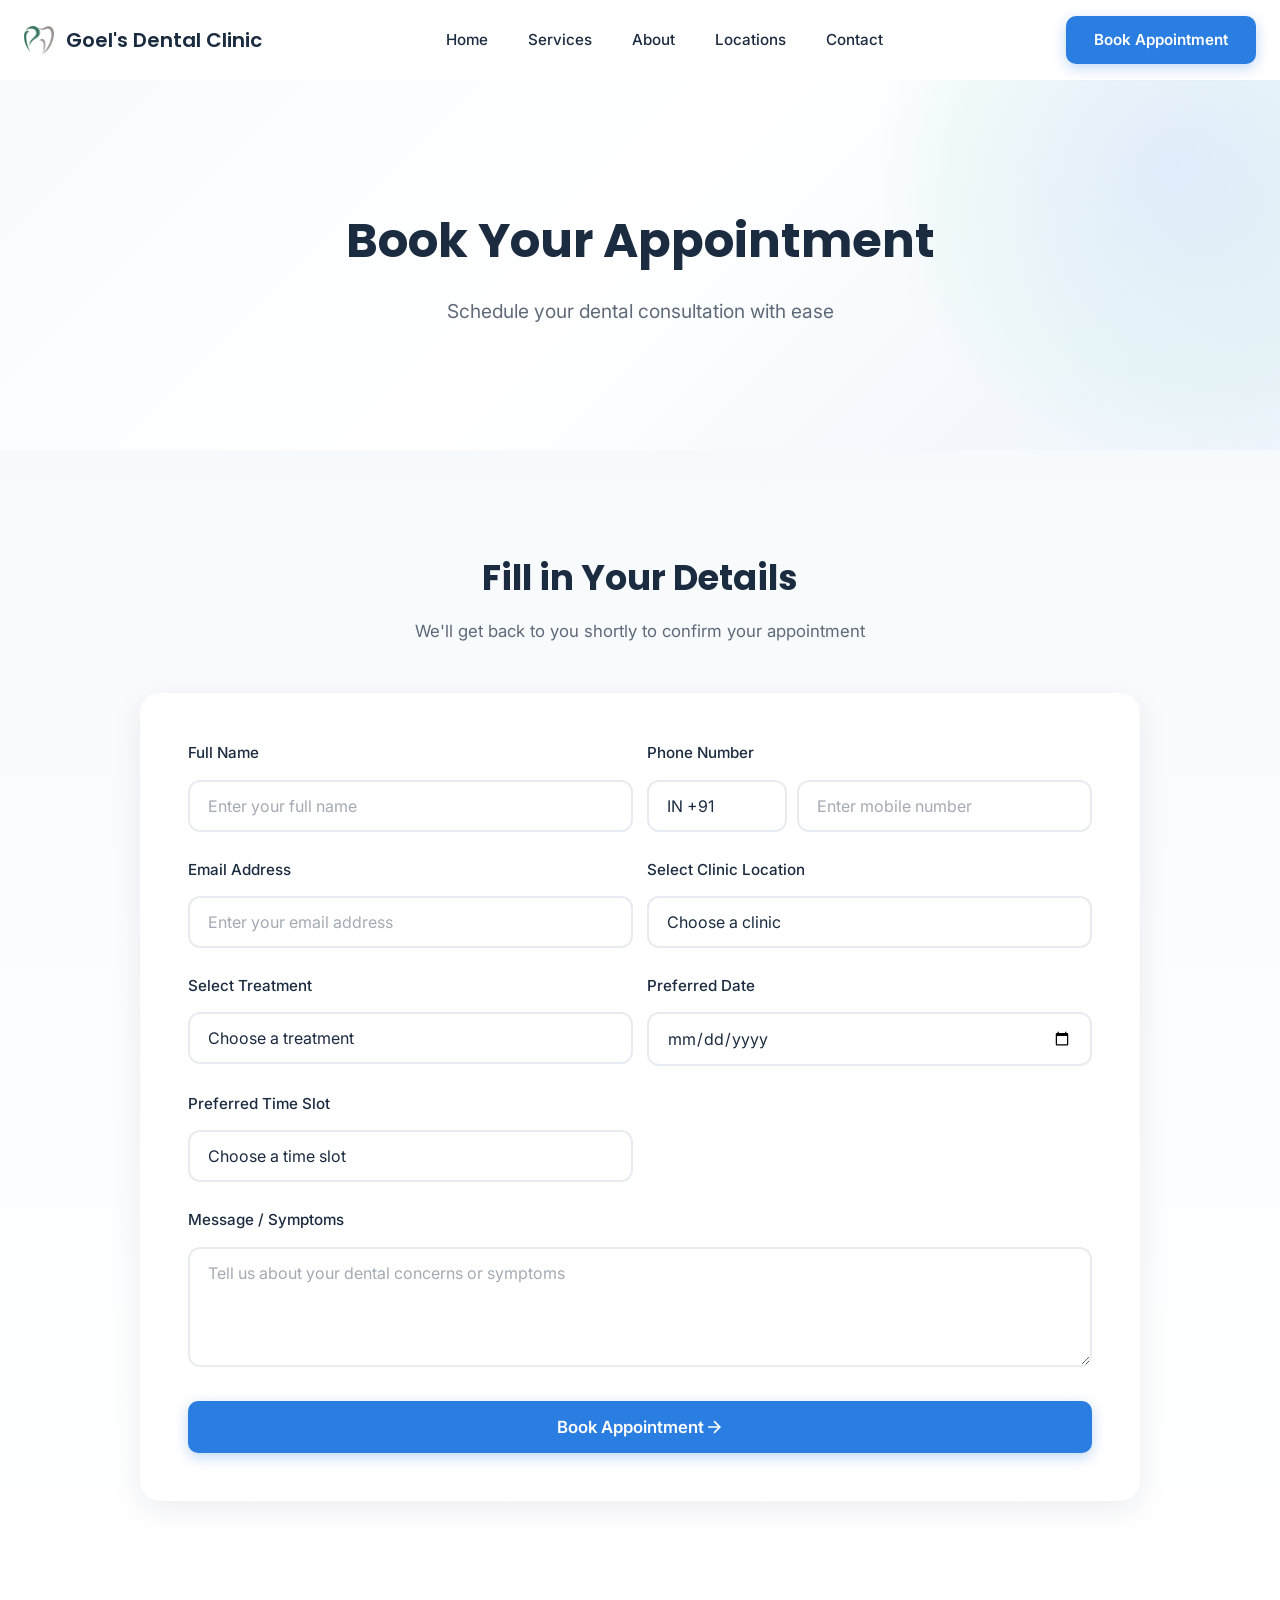
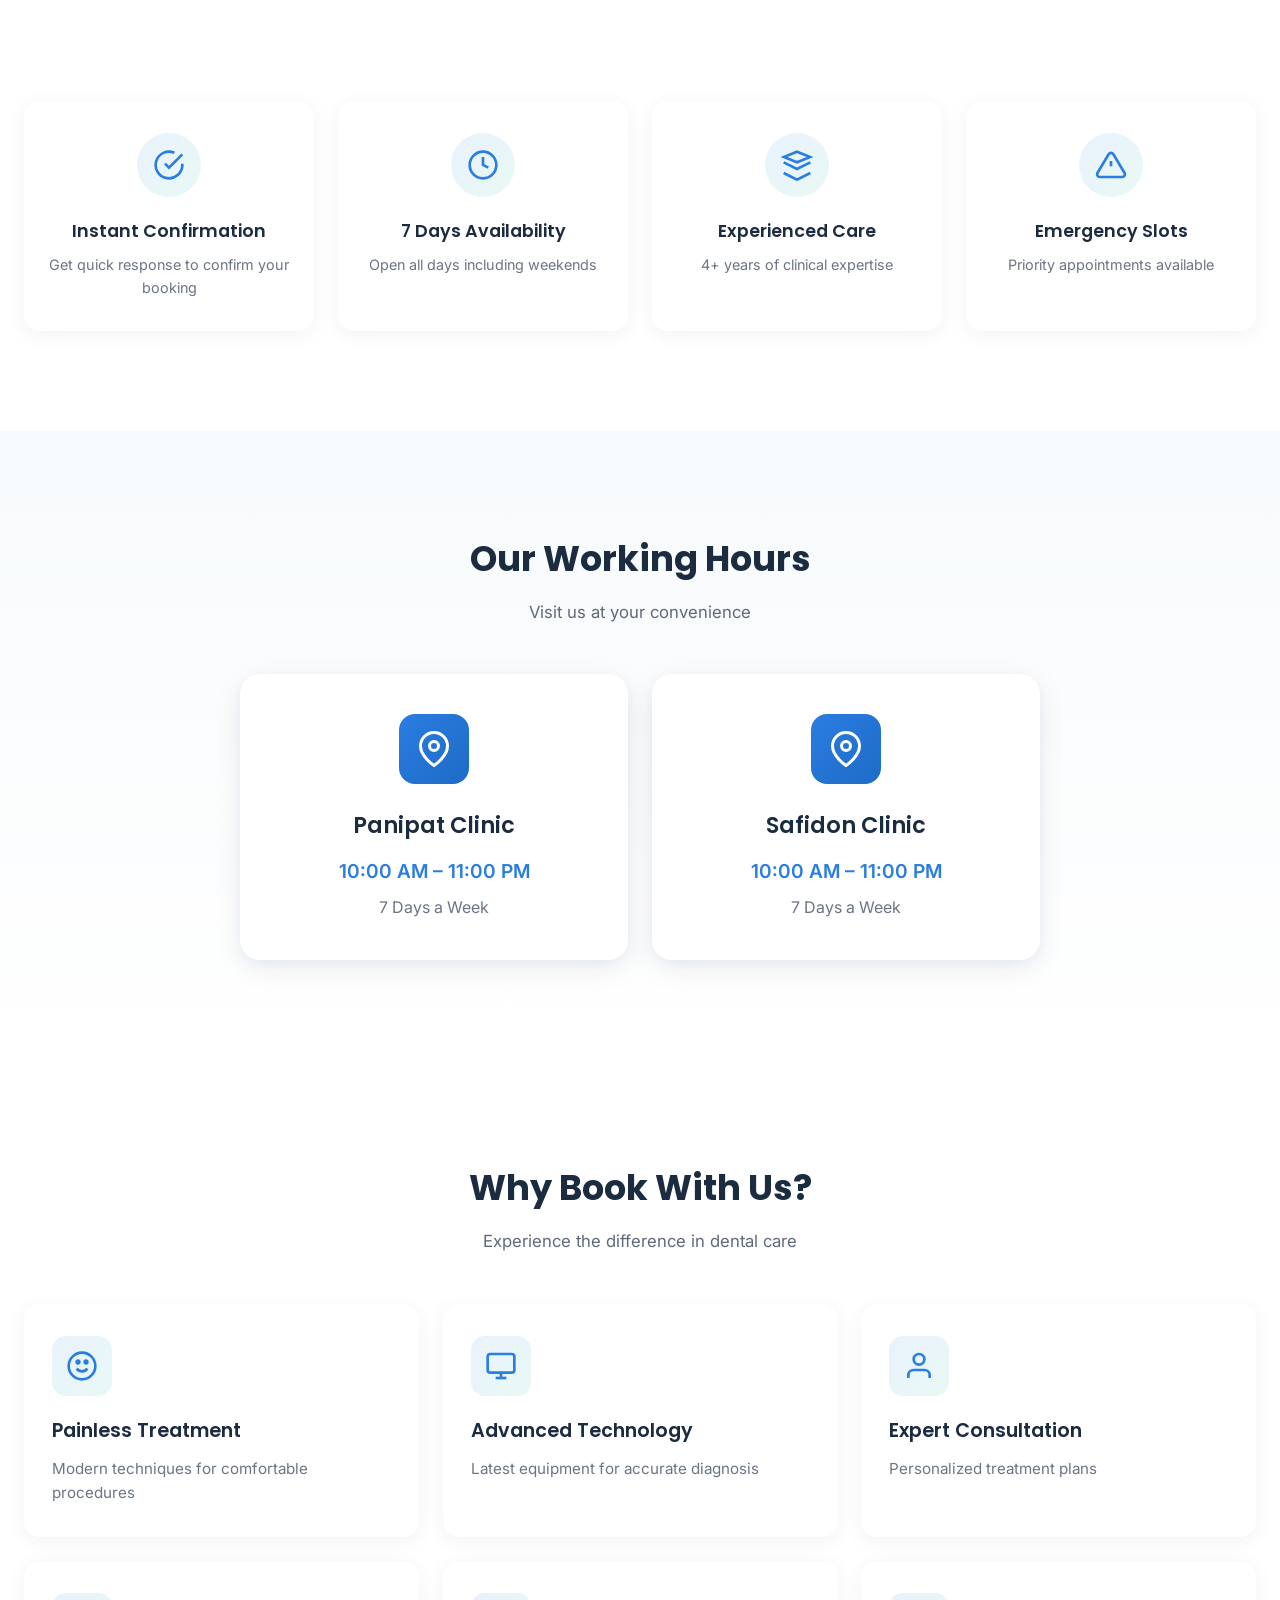
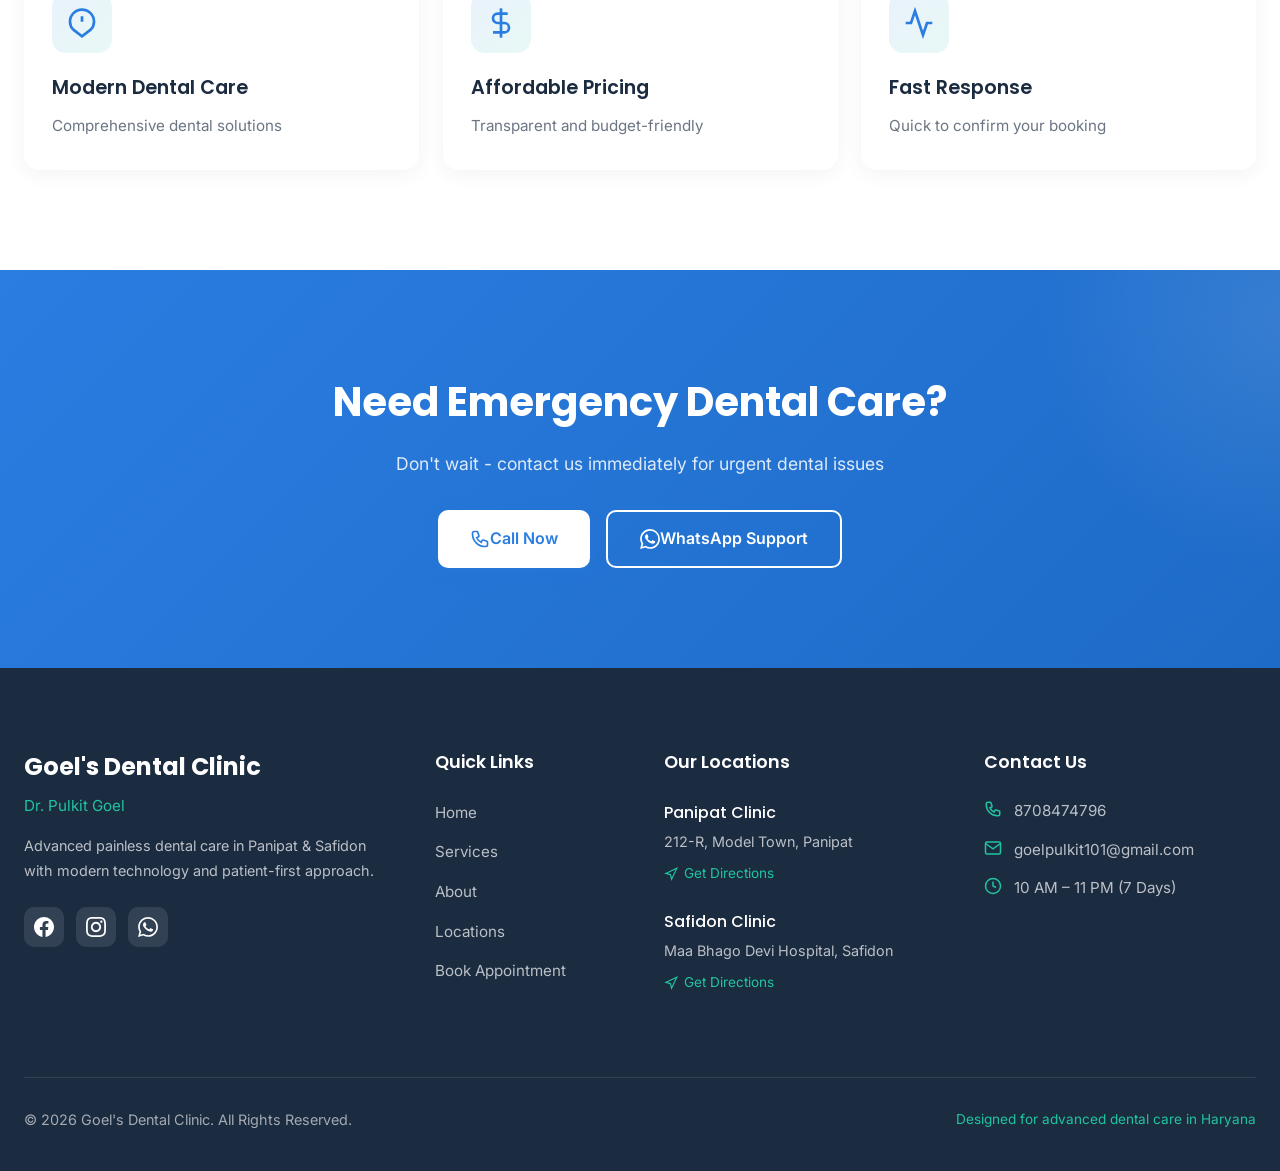
==== commit 19750566: "php mailer added to website" ====
--- a/appointment.html
+++ b/appointment.html
@@ -648,8 +648,6 @@
                             <div class="field-error" data-error-for="message"></div>
                         </div>
                         
-                        <input type="hidden" name="doctorEmail" value="sharmaaakash7475@gmail.com">
-
                         <div class="form-group full-width">
                             <button type="submit" class="btn btn-primary btn-full">
                                 <span>Book Appointment</span>
--- a/style.css
+++ b/style.css
@@ -165,6 +165,13 @@
     justify-content: center;
     transition: transform var(--transition-fast);
 }
+.logo-icon img {
+    width: 30px;
+}
+
+.logo-icon img{
+    width:30px;
+}
 
 .logo:hover .logo-icon {
     transform: rotate(5deg);
